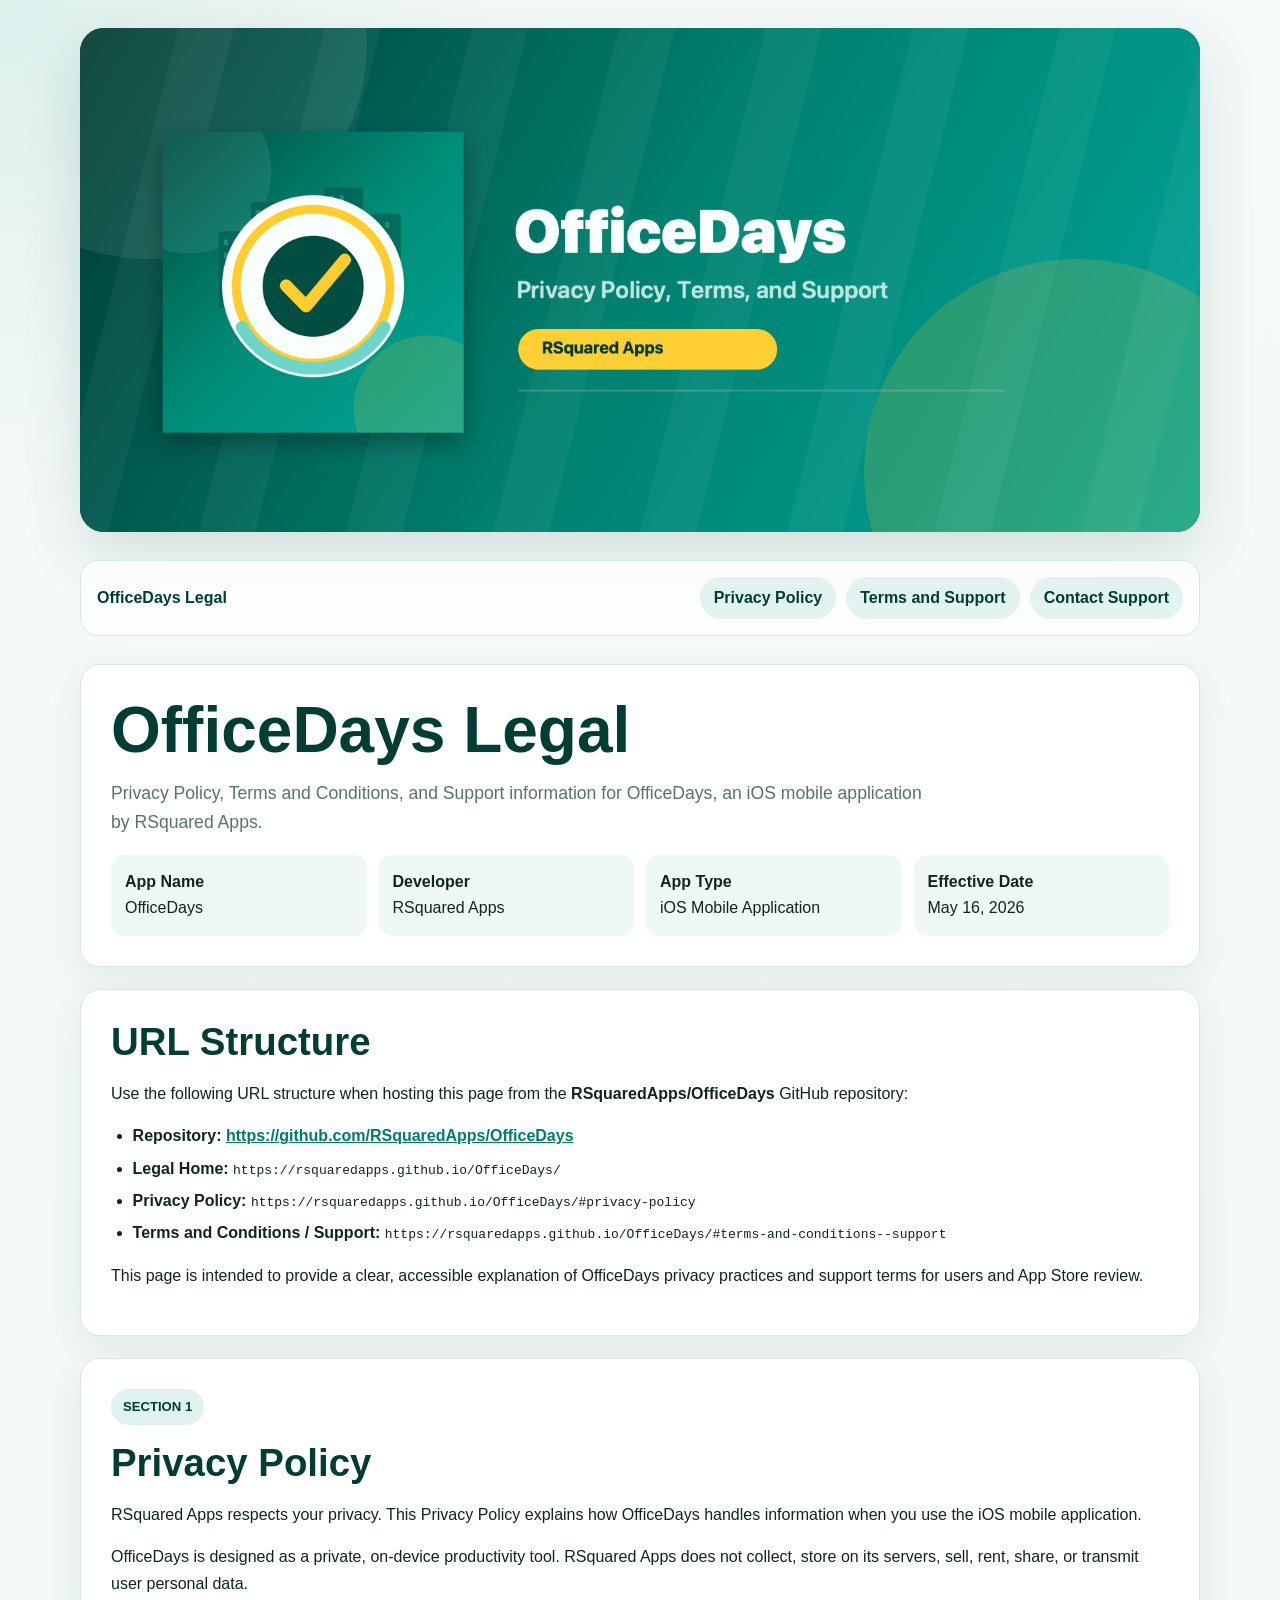
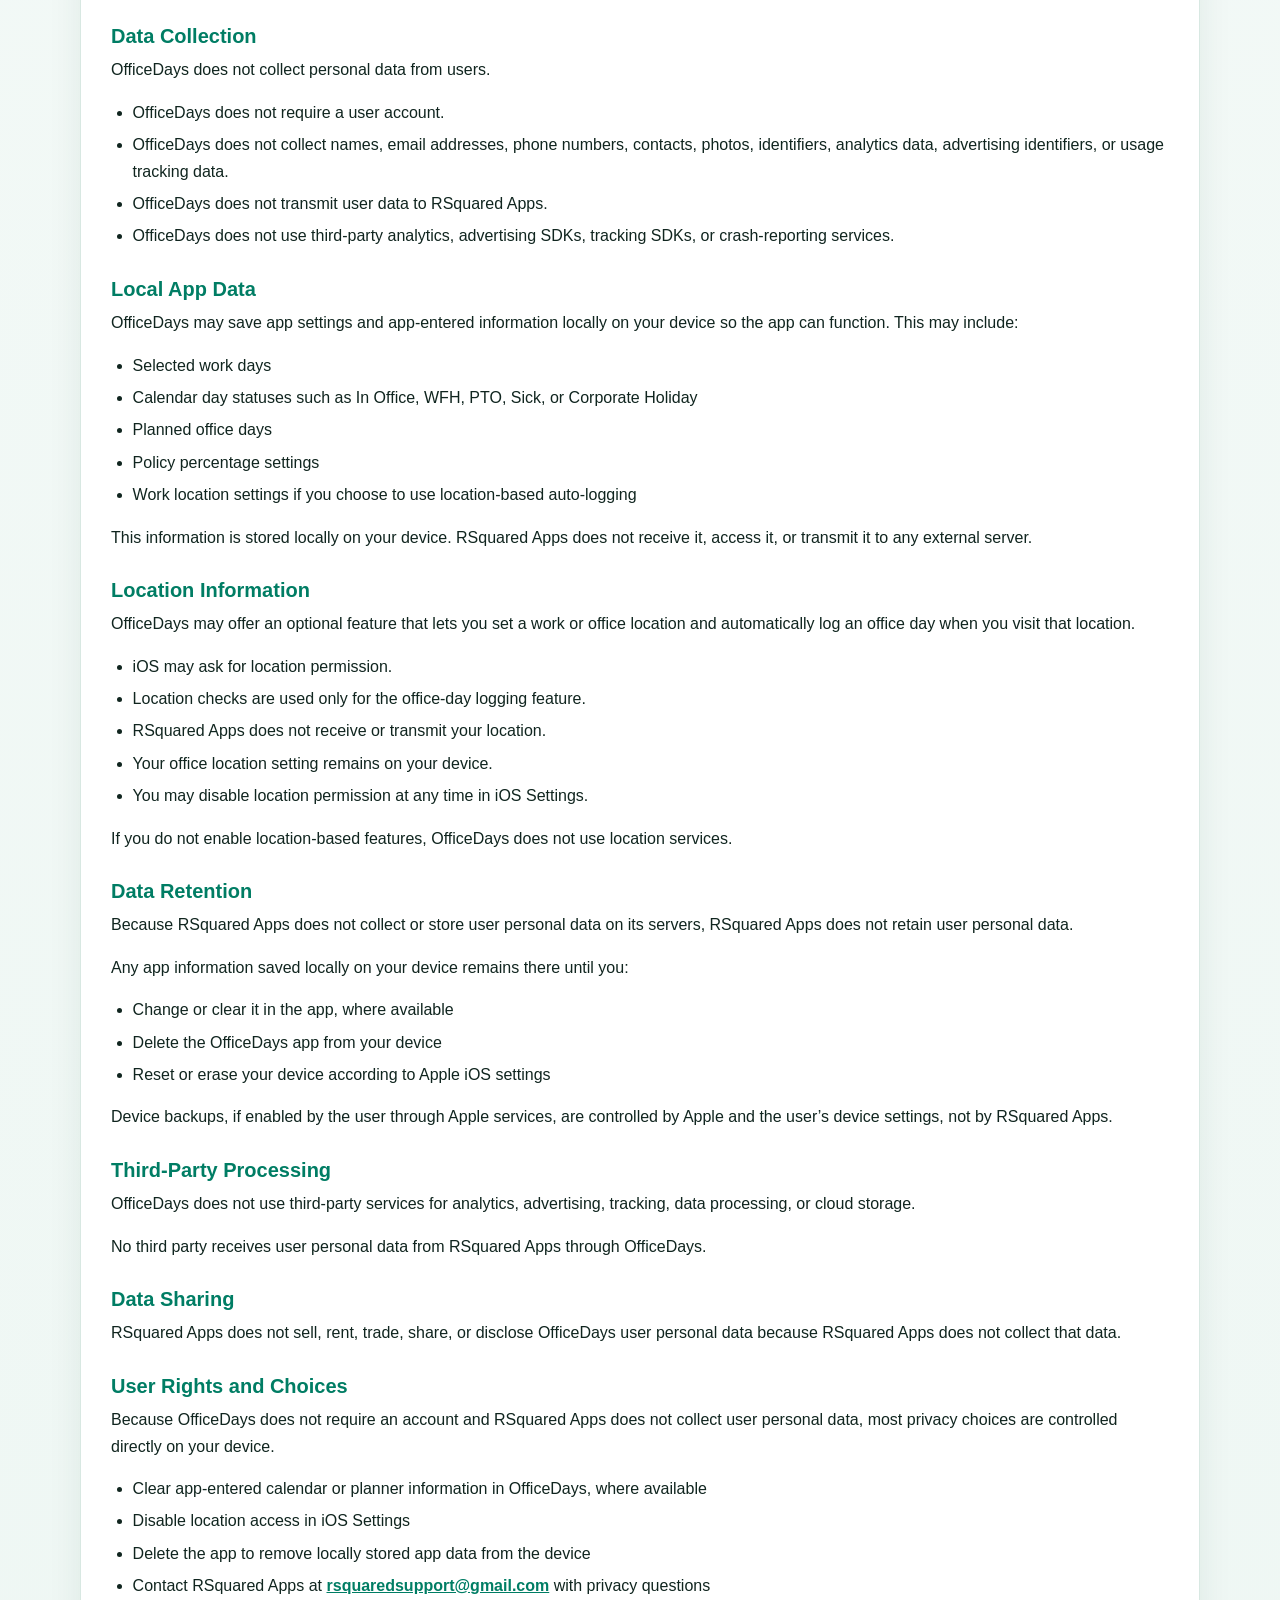
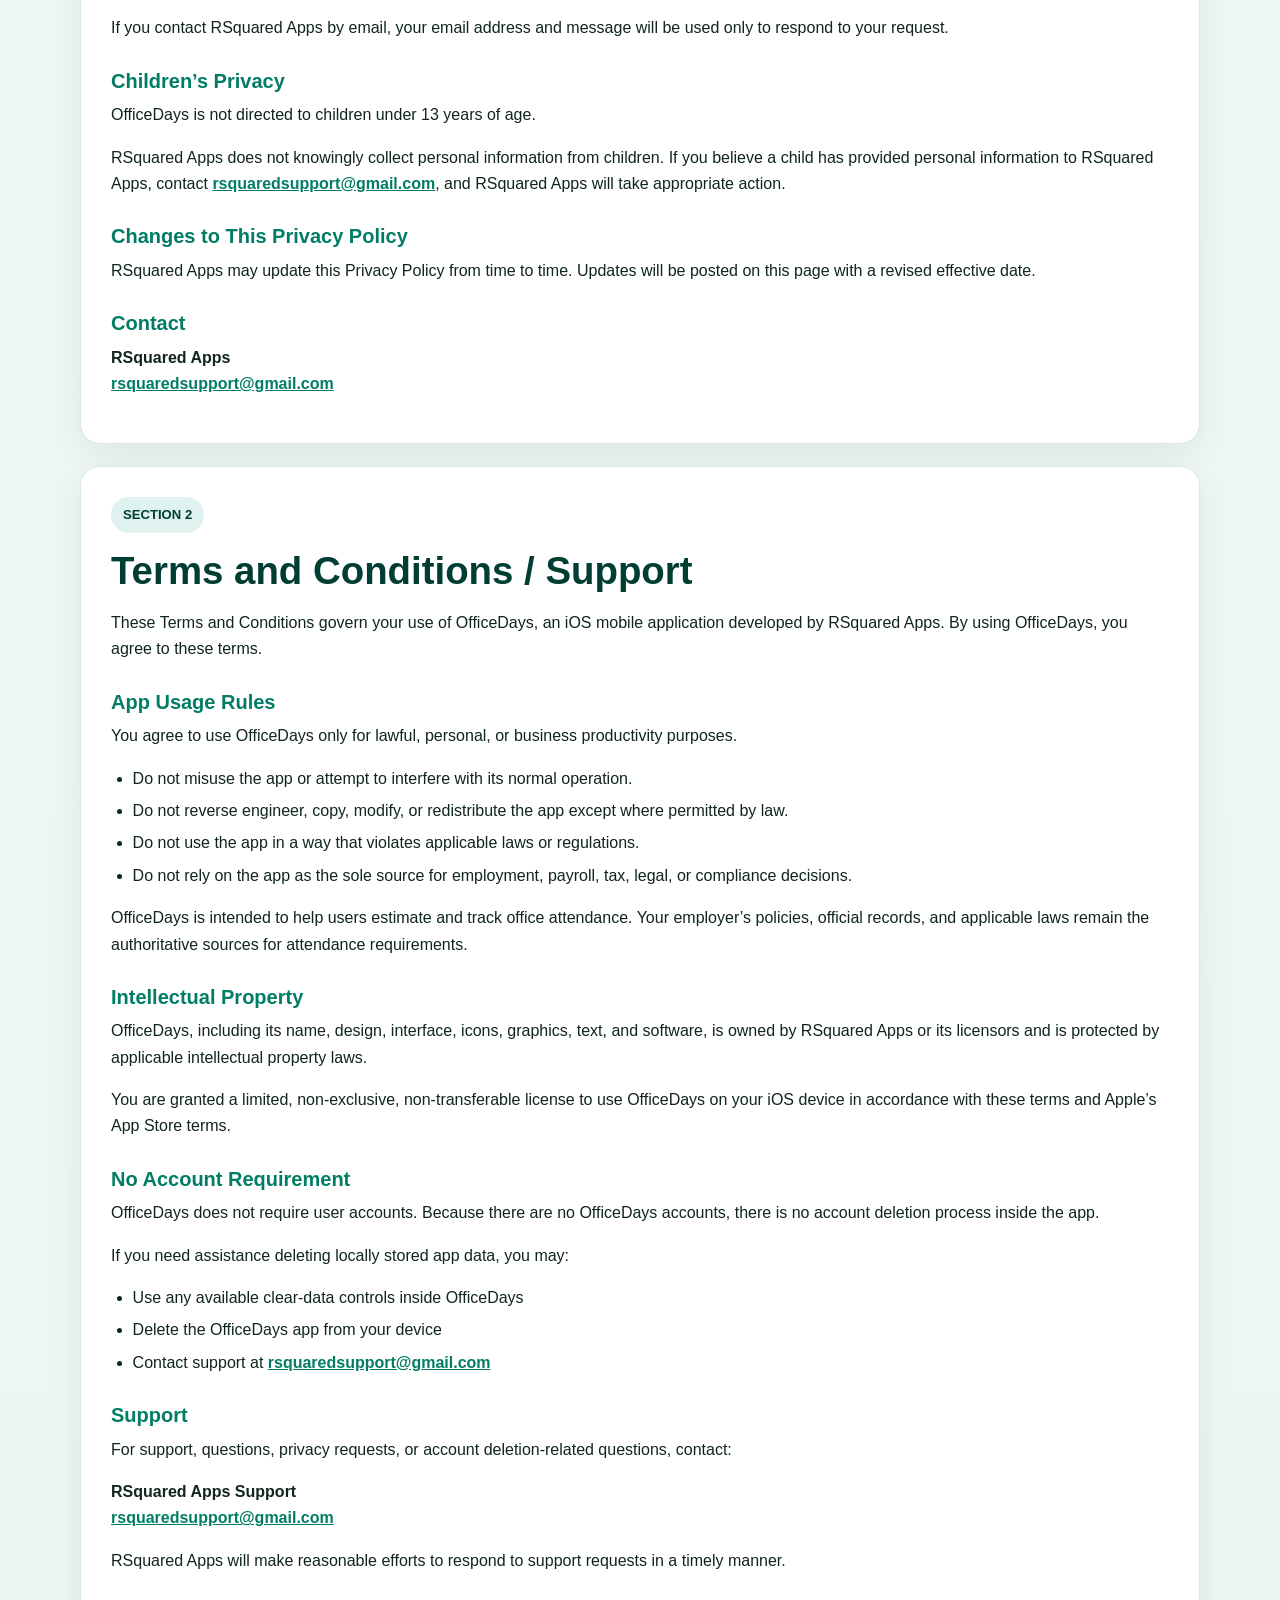
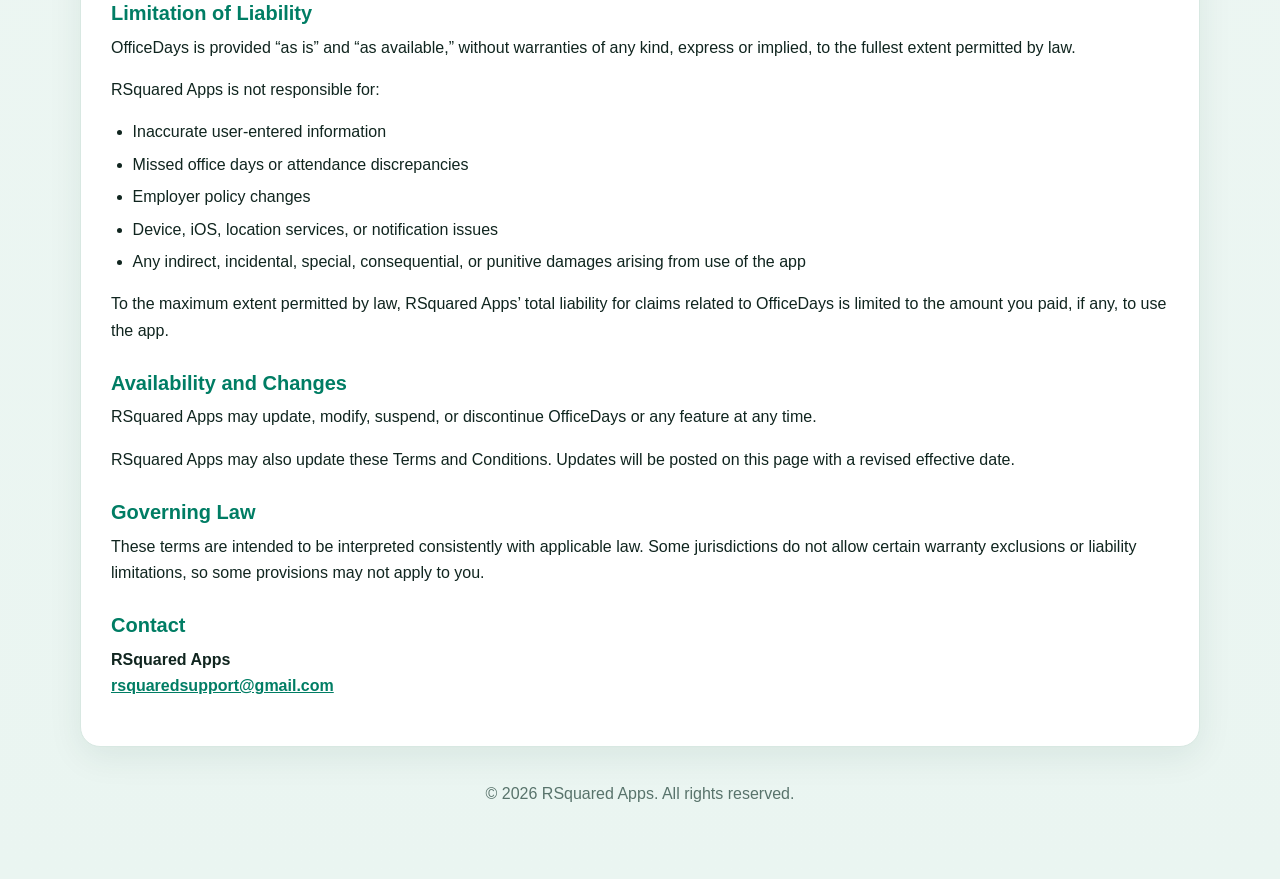
==== index.html @ 0d49e270 "Initial commit" ====
<!doctype html>
<html lang="en">
  <head>
    <meta charset="utf-8">
    <meta name="viewport" content="width=device-width, initial-scale=1">
    <title>OfficeDays Privacy Policy, Terms, and Support</title>
    <meta name="description" content="Privacy Policy, Terms and Conditions, and Support for OfficeDays by RSquared Apps.">
    <link rel="stylesheet" href="styles.css">
  </head>
  <body>
    <main class="site">
      <section class="hero" aria-label="OfficeDays legal page hero">
        <img src="assets/officedays-legal-hero.png" alt="OfficeDays Privacy Policy, Terms, and Support">
      </section>

      <nav class="nav" aria-label="Page navigation">
        <strong>OfficeDays Legal</strong>
        <div class="nav-links">
          <a href="#privacy-policy">Privacy Policy</a>
          <a href="#terms-and-conditions--support">Terms and Support</a>
          <a href="mailto:rsquaredsupport@gmail.com">Contact Support</a>
        </div>
      </nav>

      <section class="card">
        <h1>OfficeDays Legal</h1>
        <p class="lede">Privacy Policy, Terms and Conditions, and Support information for OfficeDays, an iOS mobile application by RSquared Apps.</p>
        <div class="meta">
          <div><strong>App Name</strong><br>OfficeDays</div>
          <div><strong>Developer</strong><br>RSquared Apps</div>
          <div><strong>App Type</strong><br>iOS Mobile Application</div>
          <div><strong>Effective Date</strong><br>May 16, 2026</div>
        </div>
      </section>

      <section class="card" id="url-structure">
        <h2>URL Structure</h2>
        <p>Use the following URL structure when hosting this page from the <strong>RSquaredApps/OfficeDays</strong> GitHub repository:</p>
        <ul>
          <li><strong>Repository:</strong> <a href="https://github.com/RSquaredApps/OfficeDays">https://github.com/RSquaredApps/OfficeDays</a></li>
          <li><strong>Legal Home:</strong> <code>https://rsquaredapps.github.io/OfficeDays/</code></li>
          <li><strong>Privacy Policy:</strong> <code>https://rsquaredapps.github.io/OfficeDays/#privacy-policy</code></li>
          <li><strong>Terms and Conditions / Support:</strong> <code>https://rsquaredapps.github.io/OfficeDays/#terms-and-conditions--support</code></li>
        </ul>
        <p>This page is intended to provide a clear, accessible explanation of OfficeDays privacy practices and support terms for users and App Store review.</p>
      </section>

      <section class="card" id="privacy-policy">
        <span class="section-label">Section 1</span>
        <h2>Privacy Policy</h2>
        <p>RSquared Apps respects your privacy. This Privacy Policy explains how OfficeDays handles information when you use the iOS mobile application.</p>
        <p>OfficeDays is designed as a private, on-device productivity tool. RSquared Apps does not collect, store on its servers, sell, rent, share, or transmit user personal data.</p>

        <h3>Data Collection</h3>
        <p>OfficeDays does not collect personal data from users.</p>
        <ul>
          <li>OfficeDays does not require a user account.</li>
          <li>OfficeDays does not collect names, email addresses, phone numbers, contacts, photos, identifiers, analytics data, advertising identifiers, or usage tracking data.</li>
          <li>OfficeDays does not transmit user data to RSquared Apps.</li>
          <li>OfficeDays does not use third-party analytics, advertising SDKs, tracking SDKs, or crash-reporting services.</li>
        </ul>

        <h3>Local App Data</h3>
        <p>OfficeDays may save app settings and app-entered information locally on your device so the app can function. This may include:</p>
        <ul>
          <li>Selected work days</li>
          <li>Calendar day statuses such as In Office, WFH, PTO, Sick, or Corporate Holiday</li>
          <li>Planned office days</li>
          <li>Policy percentage settings</li>
          <li>Work location settings if you choose to use location-based auto-logging</li>
        </ul>
        <p>This information is stored locally on your device. RSquared Apps does not receive it, access it, or transmit it to any external server.</p>

        <h3>Location Information</h3>
        <p>OfficeDays may offer an optional feature that lets you set a work or office location and automatically log an office day when you visit that location.</p>
        <ul>
          <li>iOS may ask for location permission.</li>
          <li>Location checks are used only for the office-day logging feature.</li>
          <li>RSquared Apps does not receive or transmit your location.</li>
          <li>Your office location setting remains on your device.</li>
          <li>You may disable location permission at any time in iOS Settings.</li>
        </ul>
        <p>If you do not enable location-based features, OfficeDays does not use location services.</p>

        <h3>Data Retention</h3>
        <p>Because RSquared Apps does not collect or store user personal data on its servers, RSquared Apps does not retain user personal data.</p>
        <p>Any app information saved locally on your device remains there until you:</p>
        <ul>
          <li>Change or clear it in the app, where available</li>
          <li>Delete the OfficeDays app from your device</li>
          <li>Reset or erase your device according to Apple iOS settings</li>
        </ul>
        <p>Device backups, if enabled by the user through Apple services, are controlled by Apple and the user’s device settings, not by RSquared Apps.</p>

        <h3>Third-Party Processing</h3>
        <p>OfficeDays does not use third-party services for analytics, advertising, tracking, data processing, or cloud storage.</p>
        <p>No third party receives user personal data from RSquared Apps through OfficeDays.</p>

        <h3>Data Sharing</h3>
        <p>RSquared Apps does not sell, rent, trade, share, or disclose OfficeDays user personal data because RSquared Apps does not collect that data.</p>

        <h3>User Rights and Choices</h3>
        <p>Because OfficeDays does not require an account and RSquared Apps does not collect user personal data, most privacy choices are controlled directly on your device.</p>
        <ul>
          <li>Clear app-entered calendar or planner information in OfficeDays, where available</li>
          <li>Disable location access in iOS Settings</li>
          <li>Delete the app to remove locally stored app data from the device</li>
          <li>Contact RSquared Apps at <a href="mailto:rsquaredsupport@gmail.com">rsquaredsupport@gmail.com</a> with privacy questions</li>
        </ul>
        <p>If you contact RSquared Apps by email, your email address and message will be used only to respond to your request.</p>

        <h3>Children’s Privacy</h3>
        <p>OfficeDays is not directed to children under 13 years of age.</p>
        <p>RSquared Apps does not knowingly collect personal information from children. If you believe a child has provided personal information to RSquared Apps, contact <a href="mailto:rsquaredsupport@gmail.com">rsquaredsupport@gmail.com</a>, and RSquared Apps will take appropriate action.</p>

        <h3>Changes to This Privacy Policy</h3>
        <p>RSquared Apps may update this Privacy Policy from time to time. Updates will be posted on this page with a revised effective date.</p>

        <h3>Contact</h3>
        <p><strong>RSquared Apps</strong><br><a href="mailto:rsquaredsupport@gmail.com">rsquaredsupport@gmail.com</a></p>
      </section>

      <section class="card" id="terms-and-conditions--support">
        <span class="section-label">Section 2</span>
        <h2>Terms and Conditions / Support</h2>
        <p>These Terms and Conditions govern your use of OfficeDays, an iOS mobile application developed by RSquared Apps. By using OfficeDays, you agree to these terms.</p>

        <h3>App Usage Rules</h3>
        <p>You agree to use OfficeDays only for lawful, personal, or business productivity purposes.</p>
        <ul>
          <li>Do not misuse the app or attempt to interfere with its normal operation.</li>
          <li>Do not reverse engineer, copy, modify, or redistribute the app except where permitted by law.</li>
          <li>Do not use the app in a way that violates applicable laws or regulations.</li>
          <li>Do not rely on the app as the sole source for employment, payroll, tax, legal, or compliance decisions.</li>
        </ul>
        <p>OfficeDays is intended to help users estimate and track office attendance. Your employer’s policies, official records, and applicable laws remain the authoritative sources for attendance requirements.</p>

        <h3>Intellectual Property</h3>
        <p>OfficeDays, including its name, design, interface, icons, graphics, text, and software, is owned by RSquared Apps or its licensors and is protected by applicable intellectual property laws.</p>
        <p>You are granted a limited, non-exclusive, non-transferable license to use OfficeDays on your iOS device in accordance with these terms and Apple’s App Store terms.</p>

        <h3>No Account Requirement</h3>
        <p>OfficeDays does not require user accounts. Because there are no OfficeDays accounts, there is no account deletion process inside the app.</p>
        <p>If you need assistance deleting locally stored app data, you may:</p>
        <ul>
          <li>Use any available clear-data controls inside OfficeDays</li>
          <li>Delete the OfficeDays app from your device</li>
          <li>Contact support at <a href="mailto:rsquaredsupport@gmail.com">rsquaredsupport@gmail.com</a></li>
        </ul>

        <h3>Support</h3>
        <p>For support, questions, privacy requests, or account deletion-related questions, contact:</p>
        <p><strong>RSquared Apps Support</strong><br><a href="mailto:rsquaredsupport@gmail.com">rsquaredsupport@gmail.com</a></p>
        <p>RSquared Apps will make reasonable efforts to respond to support requests in a timely manner.</p>

        <h3>Limitation of Liability</h3>
        <p>OfficeDays is provided “as is” and “as available,” without warranties of any kind, express or implied, to the fullest extent permitted by law.</p>
        <p>RSquared Apps is not responsible for:</p>
        <ul>
          <li>Inaccurate user-entered information</li>
          <li>Missed office days or attendance discrepancies</li>
          <li>Employer policy changes</li>
          <li>Device, iOS, location services, or notification issues</li>
          <li>Any indirect, incidental, special, consequential, or punitive damages arising from use of the app</li>
        </ul>
        <p>To the maximum extent permitted by law, RSquared Apps’ total liability for claims related to OfficeDays is limited to the amount you paid, if any, to use the app.</p>

        <h3>Availability and Changes</h3>
        <p>RSquared Apps may update, modify, suspend, or discontinue OfficeDays or any feature at any time.</p>
        <p>RSquared Apps may also update these Terms and Conditions. Updates will be posted on this page with a revised effective date.</p>

        <h3>Governing Law</h3>
        <p>These terms are intended to be interpreted consistently with applicable law. Some jurisdictions do not allow certain warranty exclusions or liability limitations, so some provisions may not apply to you.</p>

        <h3>Contact</h3>
        <p><strong>RSquared Apps</strong><br><a href="mailto:rsquaredsupport@gmail.com">rsquaredsupport@gmail.com</a></p>
      </section>

      <p class="footer">© 2026 RSquared Apps. All rights reserved.</p>
    </main>
  </body>
</html>
---- styles.css ----
:root {
  color-scheme: light;
  --bg: #f5faf8;
  --text: #10251f;
  --muted: #58736b;
  --line: #d8e8e2;
  --card: #ffffff;
  --green-900: #003d32;
  --green-700: #007d64;
  --teal: #009687;
  --yellow: #ffc629;
  --shadow: 0 22px 60px rgba(0, 61, 50, 0.14);
}

* {
  box-sizing: border-box;
}

html {
  scroll-behavior: smooth;
}

body {
  margin: 0;
  background:
    radial-gradient(circle at top left, rgba(0, 150, 135, 0.10), transparent 32rem),
    linear-gradient(180deg, #f5faf8 0%, #eaf5f1 100%);
  color: var(--text);
  font-family: -apple-system, BlinkMacSystemFont, "Segoe UI", sans-serif;
  line-height: 1.65;
}

a {
  color: var(--green-700);
  font-weight: 700;
}

.site {
  width: min(1120px, calc(100% - 32px));
  margin: 0 auto;
  padding: 28px 0 56px;
}

.hero {
  margin: 0 0 28px;
  overflow: hidden;
  border-radius: 24px;
  background: var(--green-900);
  box-shadow: var(--shadow);
}

.hero img {
  display: block;
  width: 100%;
  height: auto;
}

.nav {
  display: flex;
  flex-wrap: wrap;
  gap: 12px;
  align-items: center;
  justify-content: space-between;
  margin: 0 0 28px;
  padding: 16px;
  border: 1px solid var(--line);
  border-radius: 18px;
  background: rgba(255, 255, 255, 0.74);
  backdrop-filter: blur(18px);
}

.nav strong {
  color: var(--green-900);
}

.nav-links {
  display: flex;
  flex-wrap: wrap;
  gap: 10px;
}

.nav-links a,
.pill {
  display: inline-flex;
  min-height: 38px;
  align-items: center;
  justify-content: center;
  padding: 8px 14px;
  border-radius: 999px;
  background: rgba(0, 150, 135, 0.10);
  color: var(--green-900);
  text-decoration: none;
}

.pill {
  background: var(--yellow);
  font-weight: 800;
}

.card {
  margin: 22px 0;
  padding: 30px;
  border: 1px solid var(--line);
  border-radius: 20px;
  background: var(--card);
  box-shadow: 0 10px 34px rgba(0, 61, 50, 0.08);
}

.meta {
  display: grid;
  grid-template-columns: repeat(auto-fit, minmax(230px, 1fr));
  gap: 12px;
  margin: 18px 0 0;
}

.meta div {
  padding: 14px;
  border-radius: 14px;
  background: #eef8f5;
}

h1,
h2,
h3 {
  line-height: 1.12;
  letter-spacing: 0;
}

h1 {
  margin: 0 0 12px;
  color: var(--green-900);
  font-size: clamp(2.4rem, 5vw, 4.5rem);
}

h2 {
  margin: 0 0 18px;
  color: var(--green-900);
  font-size: clamp(1.85rem, 3vw, 2.6rem);
}

h3 {
  margin: 28px 0 10px;
  color: var(--green-700);
  font-size: 1.25rem;
}

p,
ul {
  margin: 0 0 16px;
}

ul {
  padding-left: 1.35rem;
}

li + li {
  margin-top: 6px;
}

.lede {
  max-width: 820px;
  color: var(--muted);
  font-size: 1.1rem;
}

.callout {
  margin: 18px 0;
  padding: 18px;
  border-left: 5px solid var(--yellow);
  border-radius: 14px;
  background: #fff8dc;
}

.section-label {
  display: inline-flex;
  margin: 0 0 16px;
  padding: 7px 12px;
  border-radius: 999px;
  background: rgba(0, 150, 135, 0.12);
  color: var(--green-900);
  font-size: 0.82rem;
  font-weight: 850;
  text-transform: uppercase;
}

.footer {
  margin-top: 34px;
  color: var(--muted);
  text-align: center;
}

@media (max-width: 700px) {
  .site {
    width: min(100% - 20px, 1120px);
    padding-top: 10px;
  }

  .hero {
    border-radius: 16px;
  }

  .card {
    padding: 22px;
    border-radius: 16px;
  }

  .nav {
    align-items: flex-start;
    flex-direction: column;
  }
}
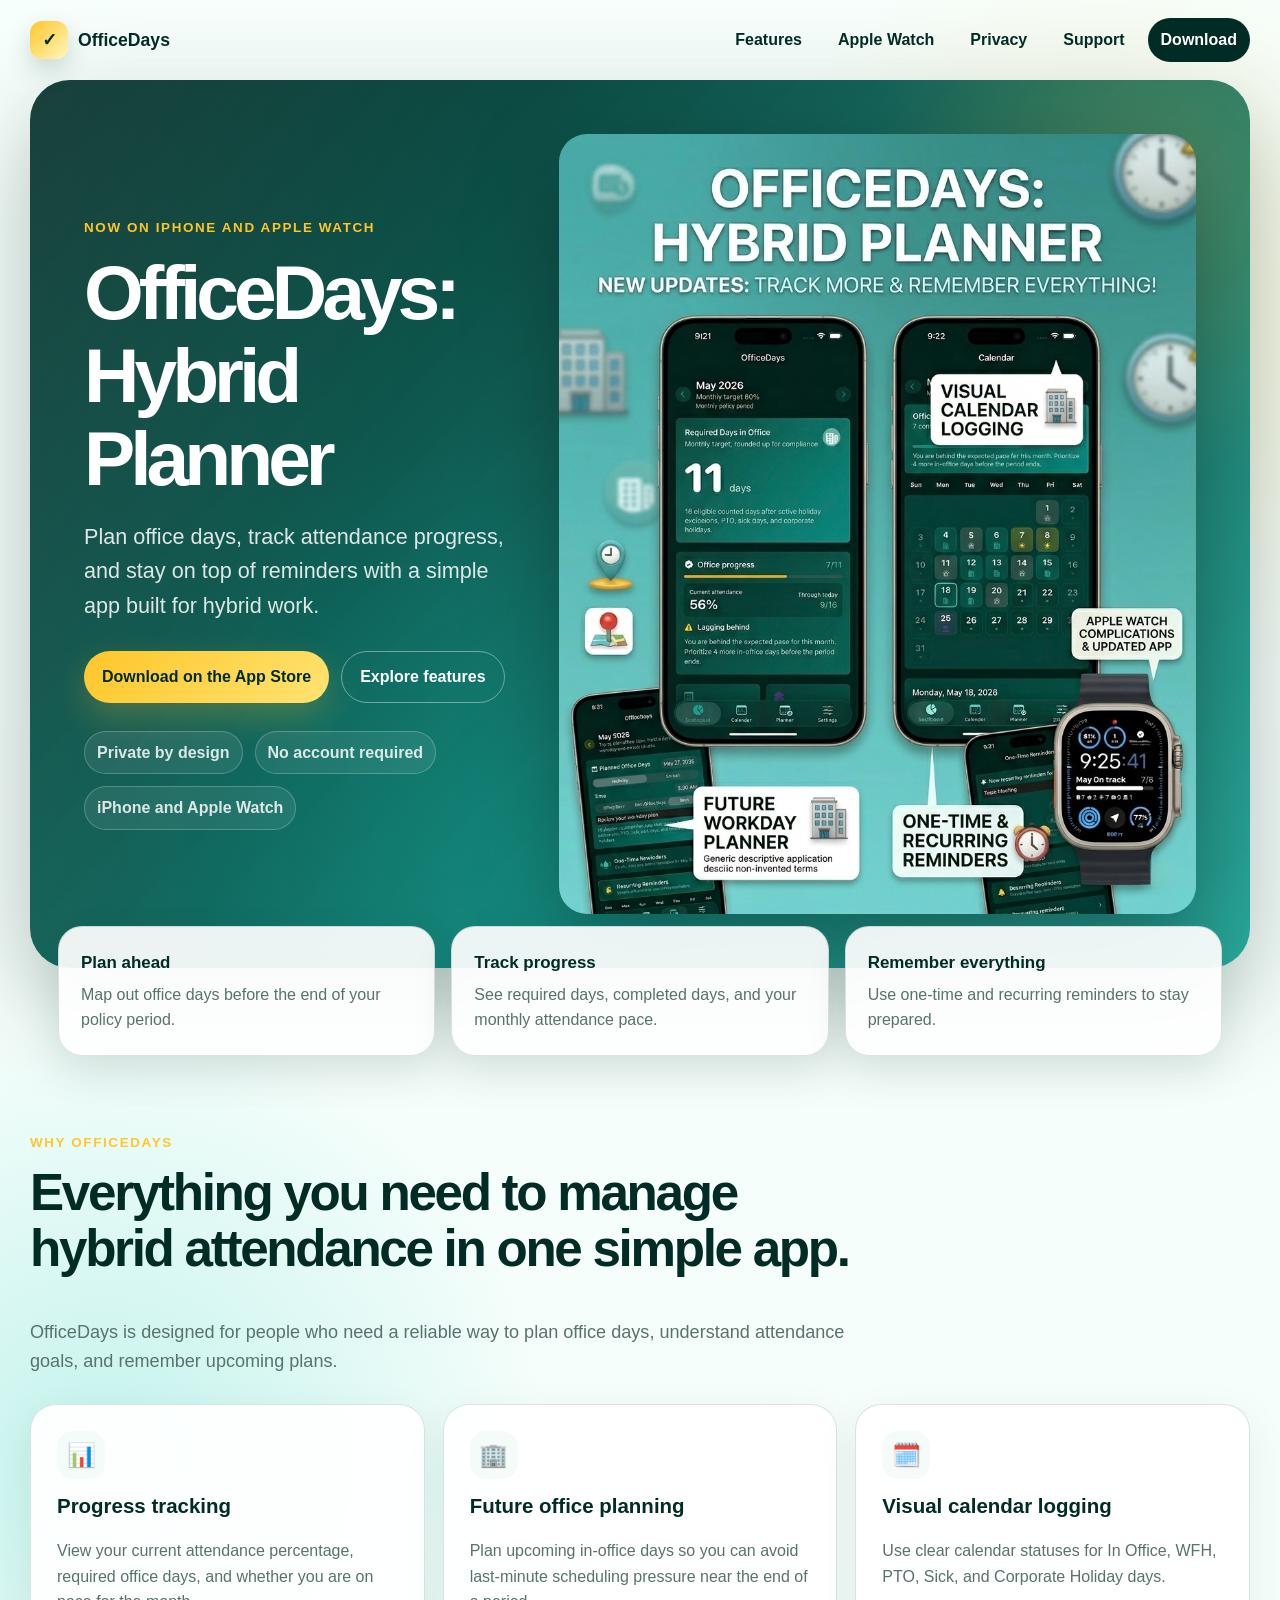
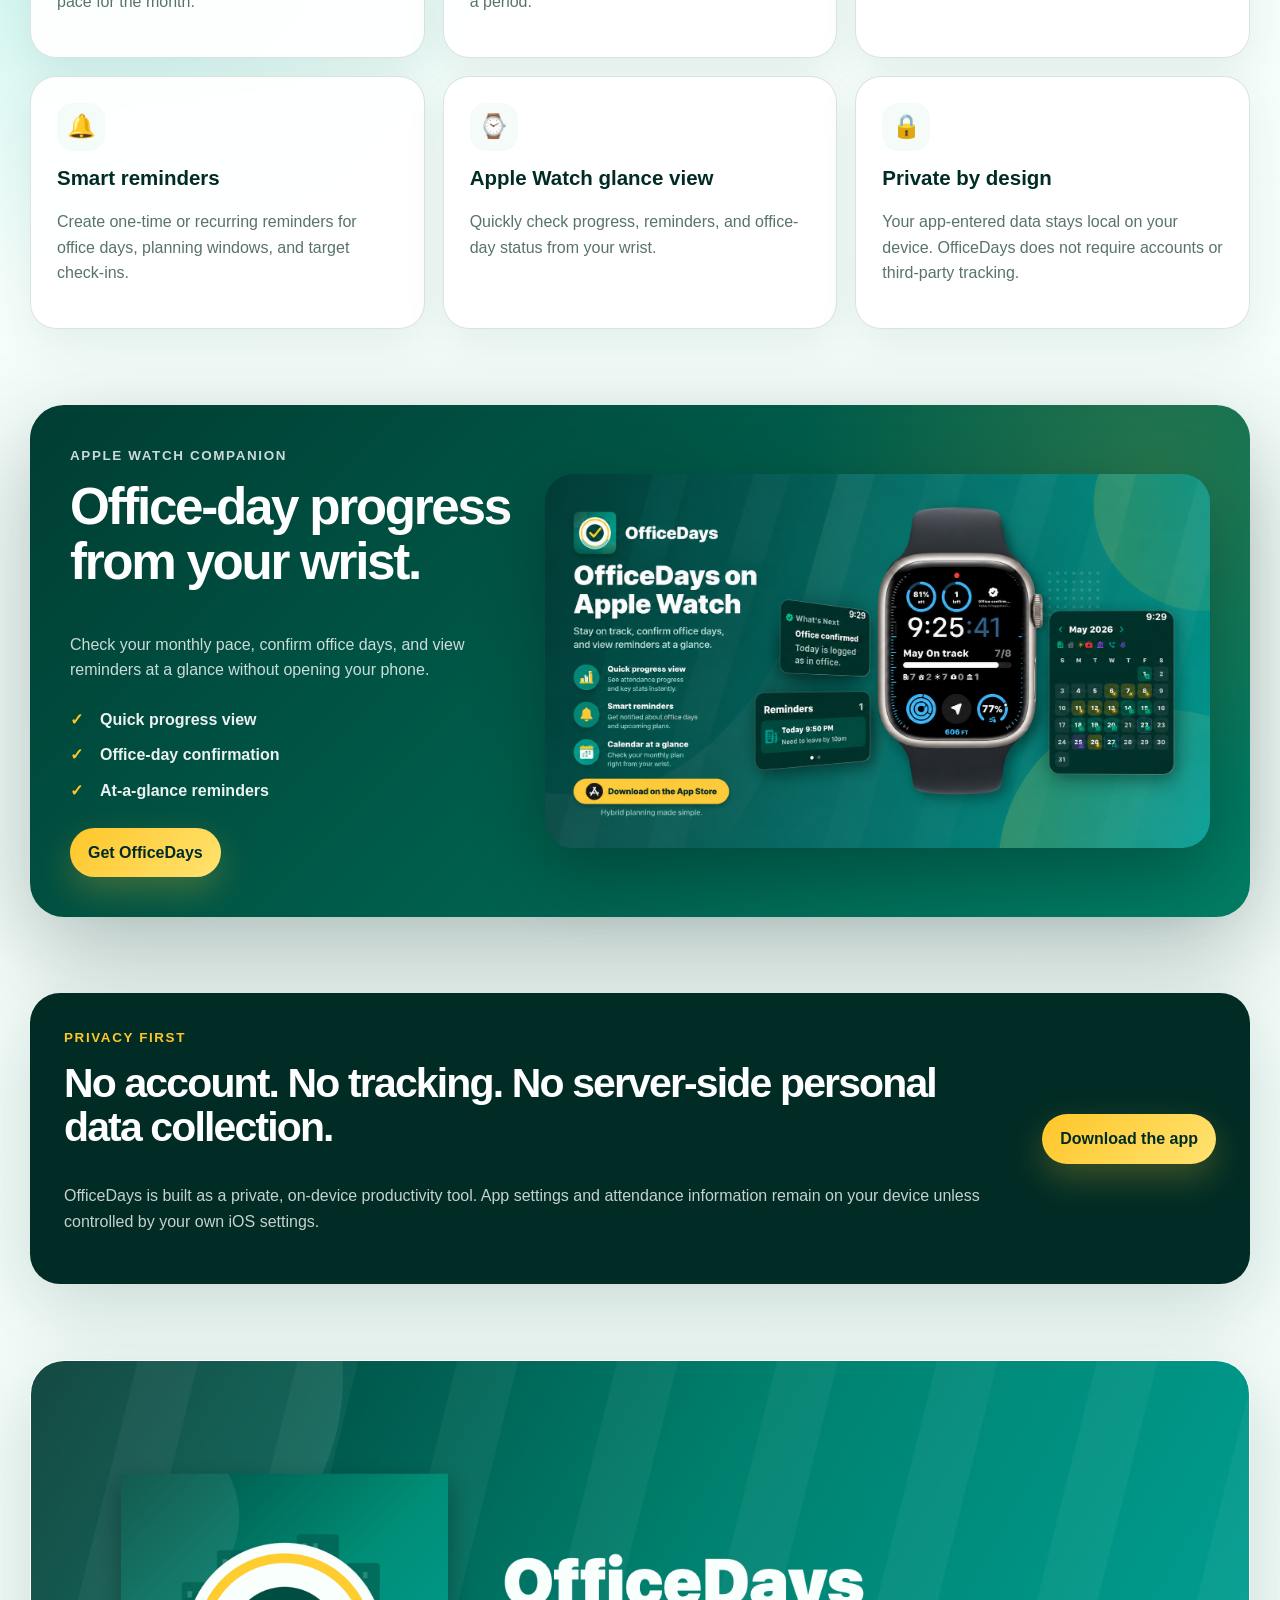
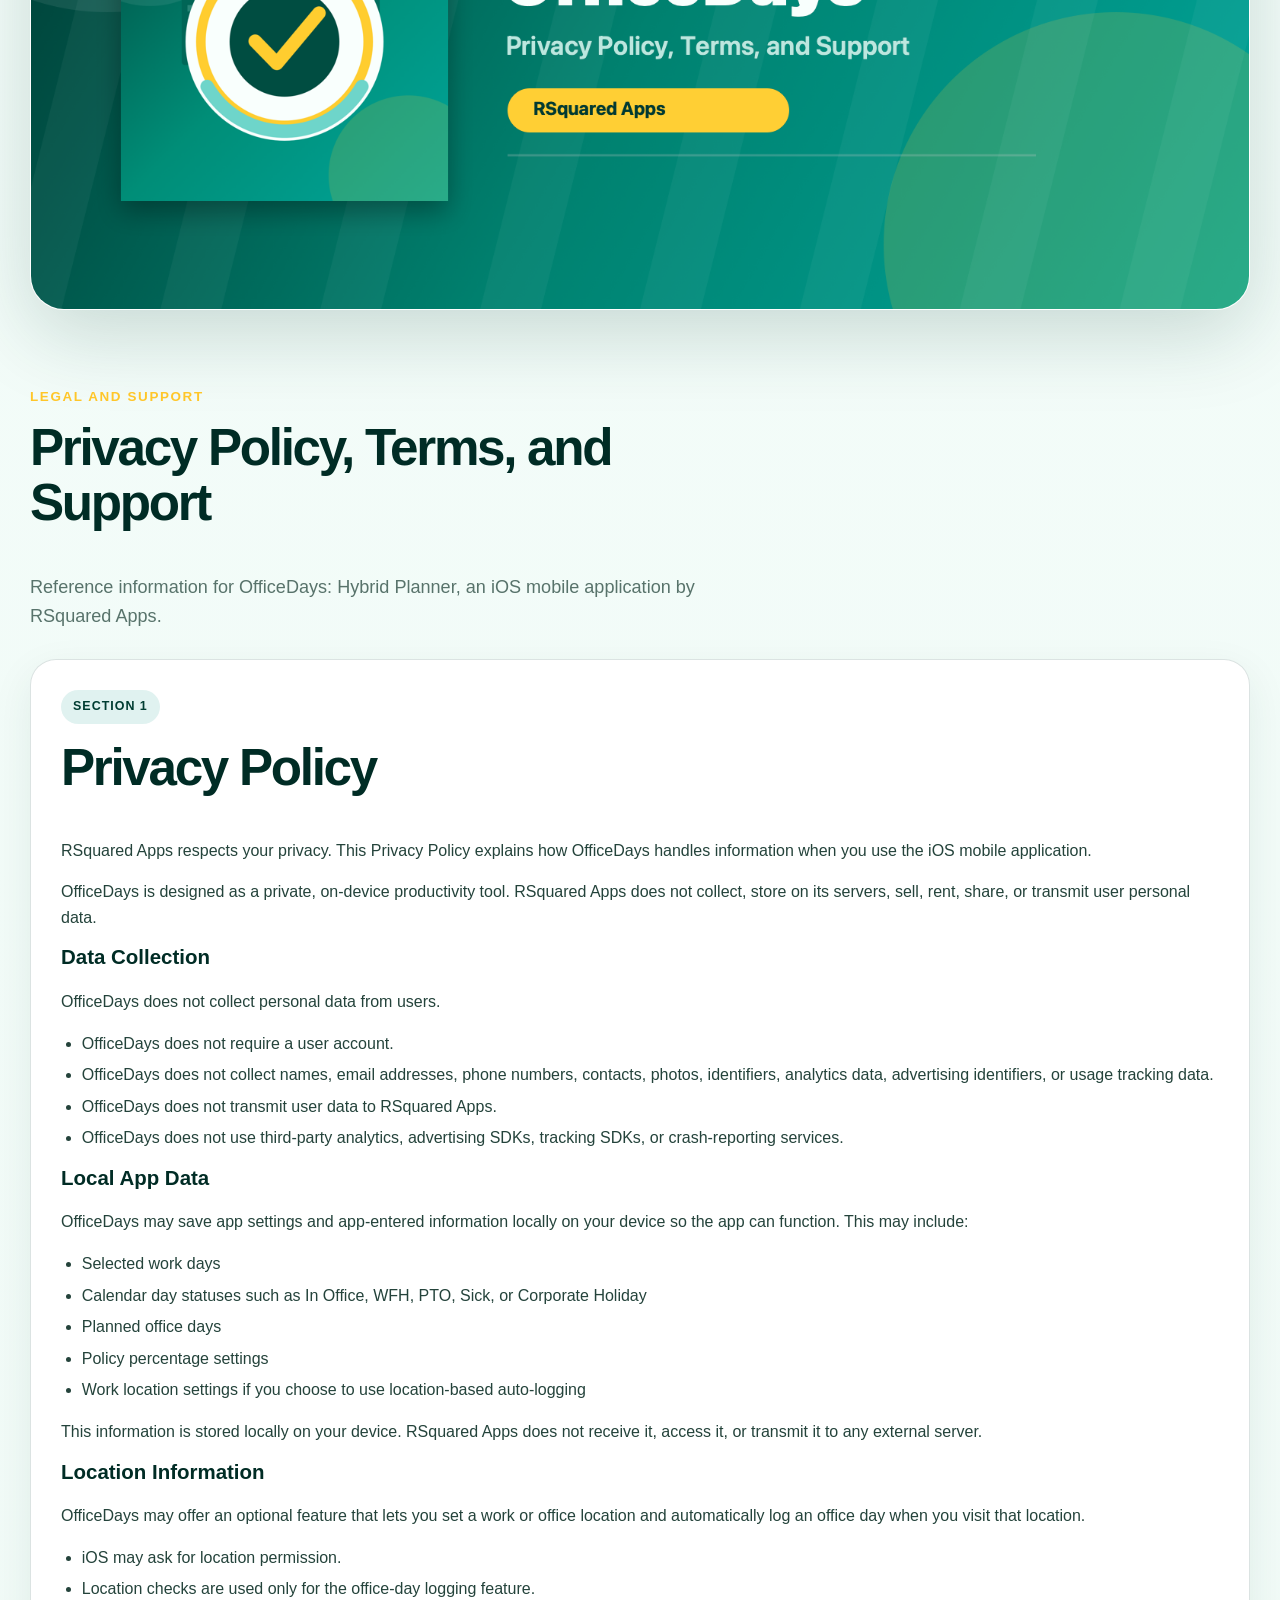
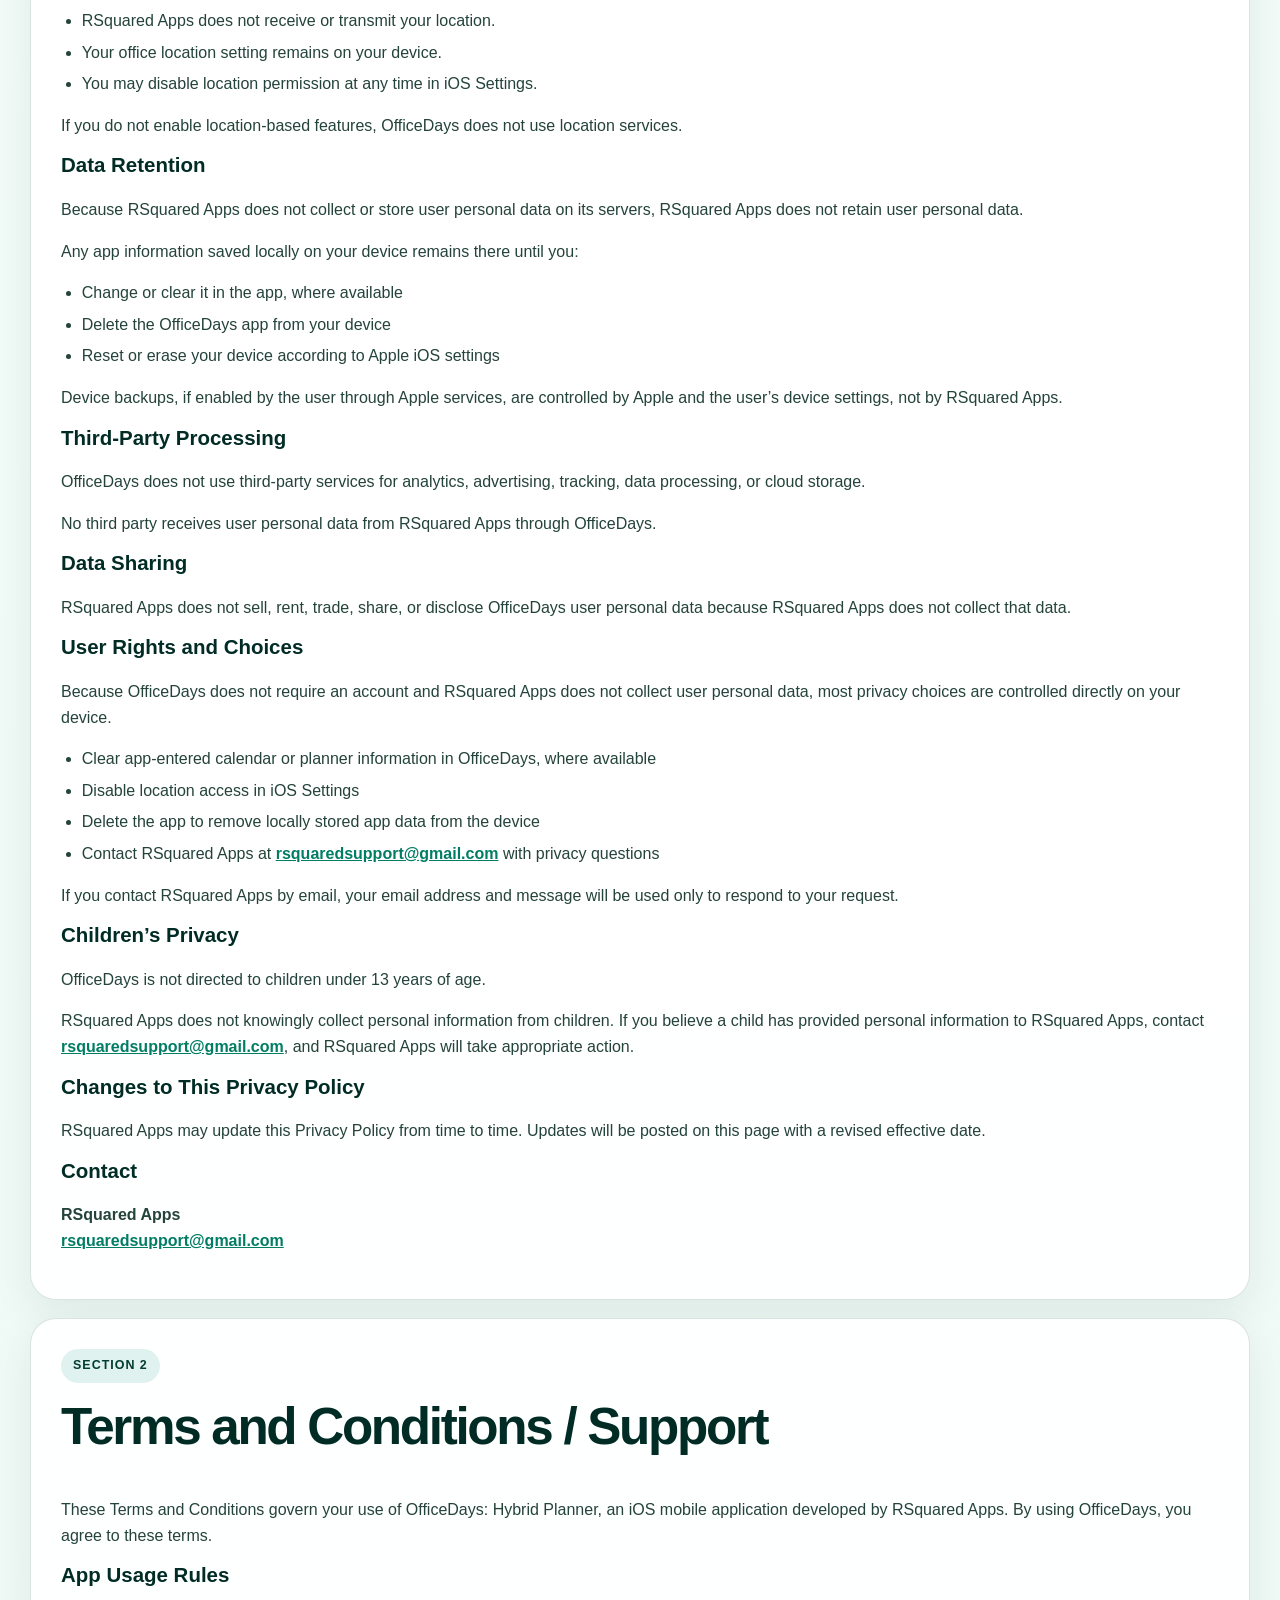
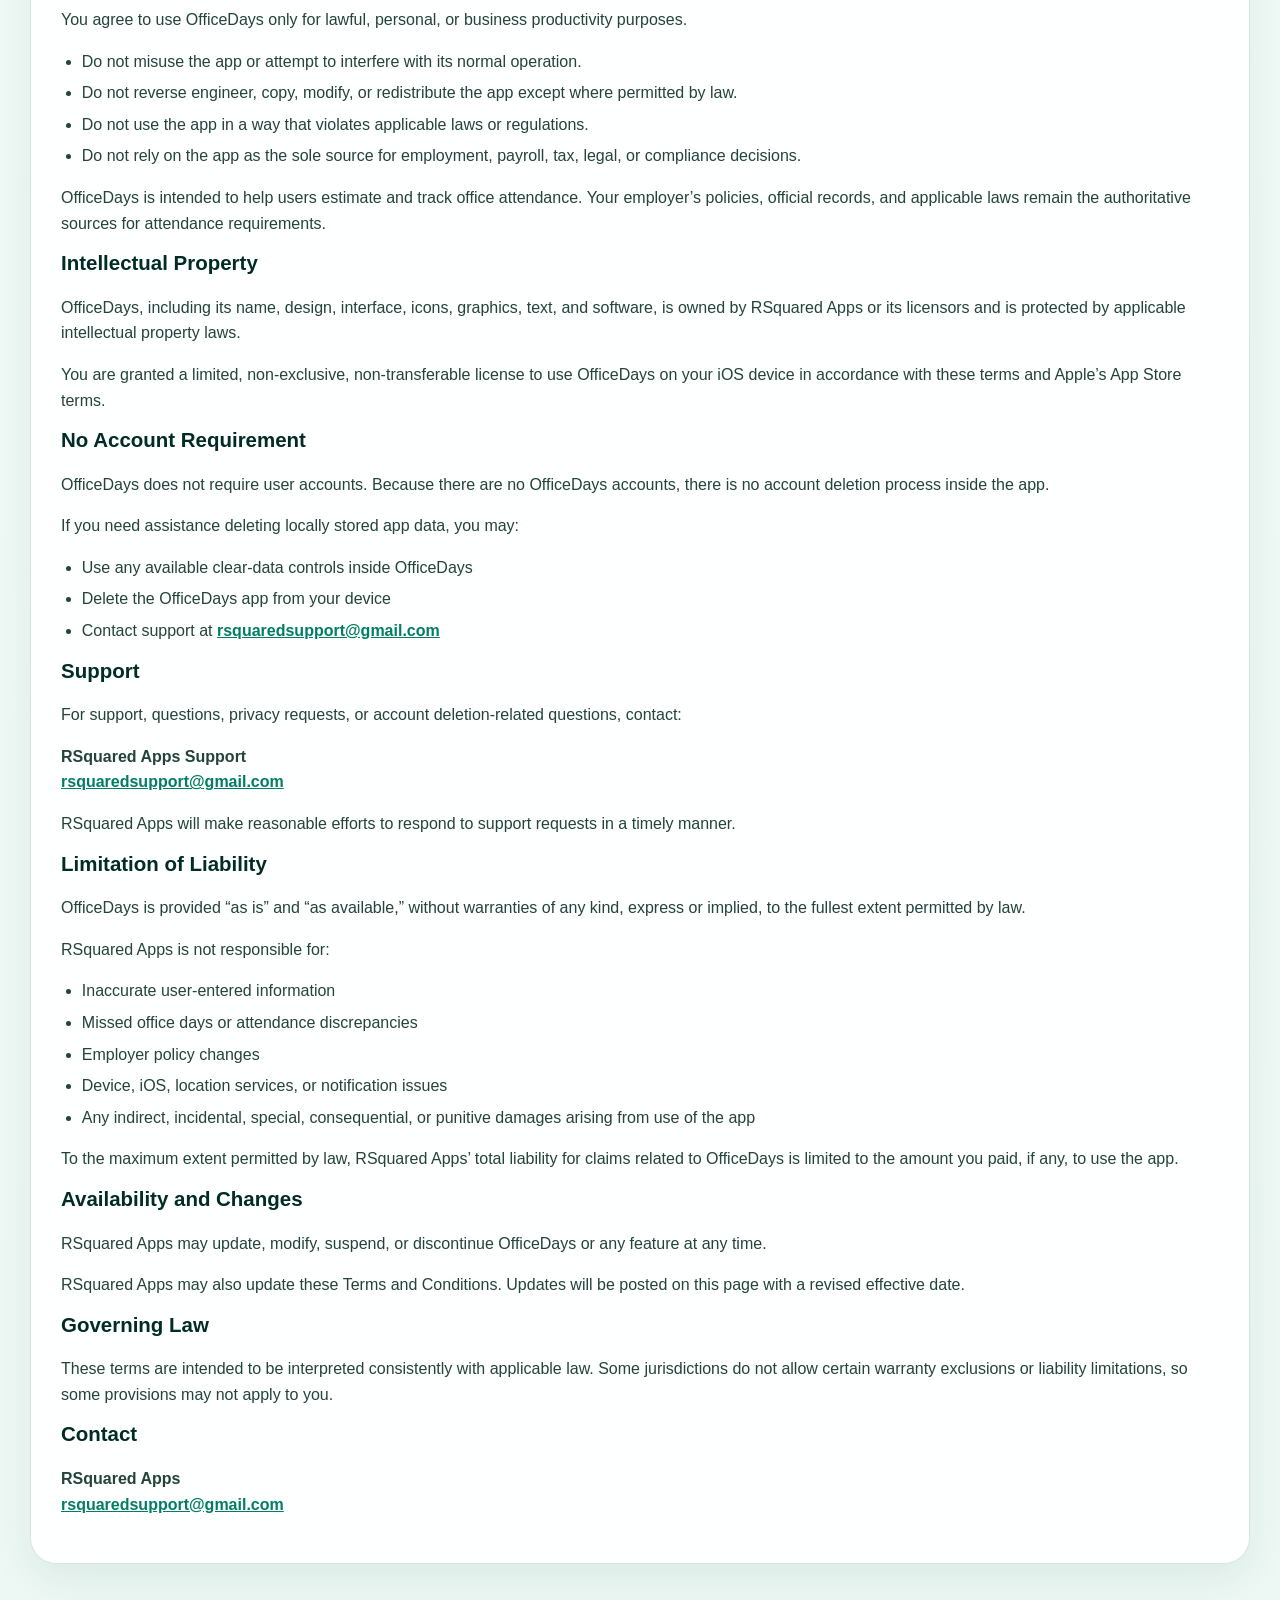
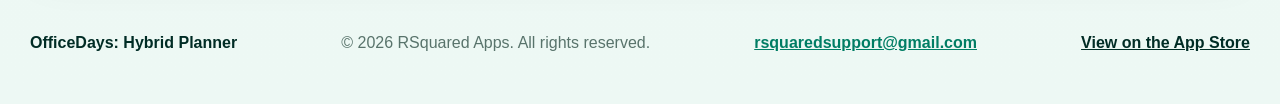
==== commit 4199c291: "Commited additional features" ====
--- a/index.html
+++ b/index.html
@@ -3,180 +3,280 @@
   <head>
     <meta charset="utf-8">
     <meta name="viewport" content="width=device-width, initial-scale=1">
-    <title>OfficeDays Privacy Policy, Terms, and Support</title>
-    <meta name="description" content="Privacy Policy, Terms and Conditions, and Support for OfficeDays by RSquared Apps.">
+    <title>OfficeDays: Hybrid Planner | iPhone and Apple Watch</title>
+    <meta name="description" content="OfficeDays: Hybrid Planner helps hybrid workers plan office days, track attendance goals, view calendar status, and manage reminders from iPhone and Apple Watch.">
+    <meta property="og:title" content="OfficeDays: Hybrid Planner">
+    <meta property="og:description" content="Plan office days, track attendance, and stay on top of reminders.">
+    <meta property="og:image" content="assets/officedays-promo.jpg">
+    <meta name="theme-color" content="#003d32">
     <link rel="stylesheet" href="styles.css">
   </head>
   <body>
-    <main class="site">
-      <section class="hero" aria-label="OfficeDays legal page hero">
-        <img src="assets/officedays-legal-hero.png" alt="OfficeDays Privacy Policy, Terms, and Support">
-      </section>
-
-      <nav class="nav" aria-label="Page navigation">
-        <strong>OfficeDays Legal</strong>
-        <div class="nav-links">
-          <a href="#privacy-policy">Privacy Policy</a>
-          <a href="#terms-and-conditions--support">Terms and Support</a>
-          <a href="mailto:rsquaredsupport@gmail.com">Contact Support</a>
-        </div>
+    <header class="topbar" aria-label="OfficeDays header">
+      <a class="brand" href="#top" aria-label="OfficeDays: Hybrid Planner home">
+        <span class="brand-mark" aria-hidden="true">✓</span>
+        <span>OfficeDays</span>
+      </a>
+      <nav class="topnav" aria-label="Primary navigation">
+        <a href="#features">Features</a>
+        <a href="#watch">Apple Watch</a>
+        <a href="#privacy-policy">Privacy</a>
+        <a href="#terms-and-conditions--support">Support</a>
+        <a class="nav-cta" href="https://apps.apple.com/us/app/officedays-hybrid-planner/id6770178891" target="_blank" rel="noopener">Download</a>
       </nav>
-
-      <section class="card">
-        <h1>OfficeDays Legal</h1>
-        <p class="lede">Privacy Policy, Terms and Conditions, and Support information for OfficeDays, an iOS mobile application by RSquared Apps.</p>
-        <div class="meta">
-          <div><strong>App Name</strong><br>OfficeDays</div>
-          <div><strong>Developer</strong><br>RSquared Apps</div>
-          <div><strong>App Type</strong><br>iOS Mobile Application</div>
-          <div><strong>Effective Date</strong><br>May 16, 2026</div>
-        </div>
-      </section>
-
-      <section class="card" id="url-structure">
-        <h2>URL Structure</h2>
-        <p>Use the following URL structure when hosting this page from the <strong>RSquaredApps/OfficeDays</strong> GitHub repository:</p>
-        <ul>
-          <li><strong>Repository:</strong> <a href="https://github.com/RSquaredApps/OfficeDays">https://github.com/RSquaredApps/OfficeDays</a></li>
-          <li><strong>Legal Home:</strong> <code>https://rsquaredapps.github.io/OfficeDays/</code></li>
-          <li><strong>Privacy Policy:</strong> <code>https://rsquaredapps.github.io/OfficeDays/#privacy-policy</code></li>
-          <li><strong>Terms and Conditions / Support:</strong> <code>https://rsquaredapps.github.io/OfficeDays/#terms-and-conditions--support</code></li>
-        </ul>
-        <p>This page is intended to provide a clear, accessible explanation of OfficeDays privacy practices and support terms for users and App Store review.</p>
-      </section>
-
-      <section class="card" id="privacy-policy">
-        <span class="section-label">Section 1</span>
-        <h2>Privacy Policy</h2>
-        <p>RSquared Apps respects your privacy. This Privacy Policy explains how OfficeDays handles information when you use the iOS mobile application.</p>
-        <p>OfficeDays is designed as a private, on-device productivity tool. RSquared Apps does not collect, store on its servers, sell, rent, share, or transmit user personal data.</p>
-
-        <h3>Data Collection</h3>
-        <p>OfficeDays does not collect personal data from users.</p>
-        <ul>
-          <li>OfficeDays does not require a user account.</li>
-          <li>OfficeDays does not collect names, email addresses, phone numbers, contacts, photos, identifiers, analytics data, advertising identifiers, or usage tracking data.</li>
-          <li>OfficeDays does not transmit user data to RSquared Apps.</li>
-          <li>OfficeDays does not use third-party analytics, advertising SDKs, tracking SDKs, or crash-reporting services.</li>
-        </ul>
-
-        <h3>Local App Data</h3>
-        <p>OfficeDays may save app settings and app-entered information locally on your device so the app can function. This may include:</p>
-        <ul>
-          <li>Selected work days</li>
-          <li>Calendar day statuses such as In Office, WFH, PTO, Sick, or Corporate Holiday</li>
-          <li>Planned office days</li>
-          <li>Policy percentage settings</li>
-          <li>Work location settings if you choose to use location-based auto-logging</li>
-        </ul>
-        <p>This information is stored locally on your device. RSquared Apps does not receive it, access it, or transmit it to any external server.</p>
-
-        <h3>Location Information</h3>
-        <p>OfficeDays may offer an optional feature that lets you set a work or office location and automatically log an office day when you visit that location.</p>
-        <ul>
-          <li>iOS may ask for location permission.</li>
-          <li>Location checks are used only for the office-day logging feature.</li>
-          <li>RSquared Apps does not receive or transmit your location.</li>
-          <li>Your office location setting remains on your device.</li>
-          <li>You may disable location permission at any time in iOS Settings.</li>
-        </ul>
-        <p>If you do not enable location-based features, OfficeDays does not use location services.</p>
-
-        <h3>Data Retention</h3>
-        <p>Because RSquared Apps does not collect or store user personal data on its servers, RSquared Apps does not retain user personal data.</p>
-        <p>Any app information saved locally on your device remains there until you:</p>
-        <ul>
-          <li>Change or clear it in the app, where available</li>
-          <li>Delete the OfficeDays app from your device</li>
-          <li>Reset or erase your device according to Apple iOS settings</li>
-        </ul>
-        <p>Device backups, if enabled by the user through Apple services, are controlled by Apple and the user’s device settings, not by RSquared Apps.</p>
-
-        <h3>Third-Party Processing</h3>
-        <p>OfficeDays does not use third-party services for analytics, advertising, tracking, data processing, or cloud storage.</p>
-        <p>No third party receives user personal data from RSquared Apps through OfficeDays.</p>
-
-        <h3>Data Sharing</h3>
-        <p>RSquared Apps does not sell, rent, trade, share, or disclose OfficeDays user personal data because RSquared Apps does not collect that data.</p>
-
-        <h3>User Rights and Choices</h3>
-        <p>Because OfficeDays does not require an account and RSquared Apps does not collect user personal data, most privacy choices are controlled directly on your device.</p>
-        <ul>
-          <li>Clear app-entered calendar or planner information in OfficeDays, where available</li>
-          <li>Disable location access in iOS Settings</li>
-          <li>Delete the app to remove locally stored app data from the device</li>
-          <li>Contact RSquared Apps at <a href="mailto:rsquaredsupport@gmail.com">rsquaredsupport@gmail.com</a> with privacy questions</li>
-        </ul>
-        <p>If you contact RSquared Apps by email, your email address and message will be used only to respond to your request.</p>
-
-        <h3>Children’s Privacy</h3>
-        <p>OfficeDays is not directed to children under 13 years of age.</p>
-        <p>RSquared Apps does not knowingly collect personal information from children. If you believe a child has provided personal information to RSquared Apps, contact <a href="mailto:rsquaredsupport@gmail.com">rsquaredsupport@gmail.com</a>, and RSquared Apps will take appropriate action.</p>
-
-        <h3>Changes to This Privacy Policy</h3>
-        <p>RSquared Apps may update this Privacy Policy from time to time. Updates will be posted on this page with a revised effective date.</p>
-
-        <h3>Contact</h3>
-        <p><strong>RSquared Apps</strong><br><a href="mailto:rsquaredsupport@gmail.com">rsquaredsupport@gmail.com</a></p>
-      </section>
-
-      <section class="card" id="terms-and-conditions--support">
-        <span class="section-label">Section 2</span>
-        <h2>Terms and Conditions / Support</h2>
-        <p>These Terms and Conditions govern your use of OfficeDays, an iOS mobile application developed by RSquared Apps. By using OfficeDays, you agree to these terms.</p>
-
-        <h3>App Usage Rules</h3>
-        <p>You agree to use OfficeDays only for lawful, personal, or business productivity purposes.</p>
-        <ul>
-          <li>Do not misuse the app or attempt to interfere with its normal operation.</li>
-          <li>Do not reverse engineer, copy, modify, or redistribute the app except where permitted by law.</li>
-          <li>Do not use the app in a way that violates applicable laws or regulations.</li>
-          <li>Do not rely on the app as the sole source for employment, payroll, tax, legal, or compliance decisions.</li>
-        </ul>
-        <p>OfficeDays is intended to help users estimate and track office attendance. Your employer’s policies, official records, and applicable laws remain the authoritative sources for attendance requirements.</p>
-
-        <h3>Intellectual Property</h3>
-        <p>OfficeDays, including its name, design, interface, icons, graphics, text, and software, is owned by RSquared Apps or its licensors and is protected by applicable intellectual property laws.</p>
-        <p>You are granted a limited, non-exclusive, non-transferable license to use OfficeDays on your iOS device in accordance with these terms and Apple’s App Store terms.</p>
-
-        <h3>No Account Requirement</h3>
-        <p>OfficeDays does not require user accounts. Because there are no OfficeDays accounts, there is no account deletion process inside the app.</p>
-        <p>If you need assistance deleting locally stored app data, you may:</p>
-        <ul>
-          <li>Use any available clear-data controls inside OfficeDays</li>
-          <li>Delete the OfficeDays app from your device</li>
-          <li>Contact support at <a href="mailto:rsquaredsupport@gmail.com">rsquaredsupport@gmail.com</a></li>
-        </ul>
-
-        <h3>Support</h3>
-        <p>For support, questions, privacy requests, or account deletion-related questions, contact:</p>
-        <p><strong>RSquared Apps Support</strong><br><a href="mailto:rsquaredsupport@gmail.com">rsquaredsupport@gmail.com</a></p>
-        <p>RSquared Apps will make reasonable efforts to respond to support requests in a timely manner.</p>
-
-        <h3>Limitation of Liability</h3>
-        <p>OfficeDays is provided “as is” and “as available,” without warranties of any kind, express or implied, to the fullest extent permitted by law.</p>
-        <p>RSquared Apps is not responsible for:</p>
-        <ul>
-          <li>Inaccurate user-entered information</li>
-          <li>Missed office days or attendance discrepancies</li>
-          <li>Employer policy changes</li>
-          <li>Device, iOS, location services, or notification issues</li>
-          <li>Any indirect, incidental, special, consequential, or punitive damages arising from use of the app</li>
-        </ul>
-        <p>To the maximum extent permitted by law, RSquared Apps’ total liability for claims related to OfficeDays is limited to the amount you paid, if any, to use the app.</p>
-
-        <h3>Availability and Changes</h3>
-        <p>RSquared Apps may update, modify, suspend, or discontinue OfficeDays or any feature at any time.</p>
-        <p>RSquared Apps may also update these Terms and Conditions. Updates will be posted on this page with a revised effective date.</p>
-
-        <h3>Governing Law</h3>
-        <p>These terms are intended to be interpreted consistently with applicable law. Some jurisdictions do not allow certain warranty exclusions or liability limitations, so some provisions may not apply to you.</p>
-
-        <h3>Contact</h3>
-        <p><strong>RSquared Apps</strong><br><a href="mailto:rsquaredsupport@gmail.com">rsquaredsupport@gmail.com</a></p>
-      </section>
-
-      <p class="footer">© 2026 RSquared Apps. All rights reserved.</p>
+    </header>
+
+    <main id="top">
+      <section class="hero-shell" aria-label="OfficeDays promotional hero">
+        <div class="hero-copy">
+          <p class="eyebrow">Now on iPhone and Apple Watch</p>
+          <h1>OfficeDays: Hybrid Planner</h1>
+          <p class="hero-lede">Plan office days, track attendance progress, and stay on top of reminders with a simple app built for hybrid work.</p>
+          <div class="hero-actions">
+            <a class="button primary" href="https://apps.apple.com/us/app/officedays-hybrid-planner/id6770178891" target="_blank" rel="noopener">Download on the App Store</a>
+            <a class="button secondary" href="#features">Explore features</a>
+          </div>
+          <div class="trust-row" aria-label="OfficeDays highlights">
+            <span>Private by design</span>
+            <span>No account required</span>
+            <span>iPhone and Apple Watch</span>
+          </div>
+        </div>
+        <div class="hero-art" aria-label="OfficeDays app preview">
+          <img src="assets/officedays-promo.jpg" alt="OfficeDays: Hybrid Planner promotional screenshots showing visual calendar logging, future workday planning, reminders, and Apple Watch support">
+        </div>
+      </section>
+
+      <section class="quick-stats" aria-label="OfficeDays product highlights">
+        <div>
+          <strong>Plan ahead</strong>
+          <span>Map out office days before the end of your policy period.</span>
+        </div>
+        <div>
+          <strong>Track progress</strong>
+          <span>See required days, completed days, and your monthly attendance pace.</span>
+        </div>
+        <div>
+          <strong>Remember everything</strong>
+          <span>Use one-time and recurring reminders to stay prepared.</span>
+        </div>
+      </section>
+
+      <section class="section" id="features">
+        <div class="section-heading">
+          <p class="eyebrow">Why OfficeDays</p>
+          <h2>Everything you need to manage hybrid attendance in one simple app.</h2>
+          <p>OfficeDays is designed for people who need a reliable way to plan office days, understand attendance goals, and remember upcoming plans.</p>
+        </div>
+        <div class="feature-grid">
+          <article class="feature-card">
+            <span class="icon" aria-hidden="true">📊</span>
+            <h3>Progress tracking</h3>
+            <p>View your current attendance percentage, required office days, and whether you are on pace for the month.</p>
+          </article>
+          <article class="feature-card">
+            <span class="icon" aria-hidden="true">🏢</span>
+            <h3>Future office planning</h3>
+            <p>Plan upcoming in-office days so you can avoid last-minute scheduling pressure near the end of a period.</p>
+          </article>
+          <article class="feature-card">
+            <span class="icon" aria-hidden="true">🗓️</span>
+            <h3>Visual calendar logging</h3>
+            <p>Use clear calendar statuses for In Office, WFH, PTO, Sick, and Corporate Holiday days.</p>
+          </article>
+          <article class="feature-card">
+            <span class="icon" aria-hidden="true">🔔</span>
+            <h3>Smart reminders</h3>
+            <p>Create one-time or recurring reminders for office days, planning windows, and target check-ins.</p>
+          </article>
+          <article class="feature-card">
+            <span class="icon" aria-hidden="true">⌚</span>
+            <h3>Apple Watch glance view</h3>
+            <p>Quickly check progress, reminders, and office-day status from your wrist.</p>
+          </article>
+          <article class="feature-card">
+            <span class="icon" aria-hidden="true">🔒</span>
+            <h3>Private by design</h3>
+            <p>Your app-entered data stays local on your device. OfficeDays does not require accounts or third-party tracking.</p>
+          </article>
+        </div>
+      </section>
+
+      <section class="watch-section" id="watch" aria-label="OfficeDays Apple Watch support">
+        <div class="watch-copy">
+          <p class="eyebrow">Apple Watch companion</p>
+          <h2>Office-day progress from your wrist.</h2>
+          <p>Check your monthly pace, confirm office days, and view reminders at a glance without opening your phone.</p>
+          <ul class="check-list">
+            <li>Quick progress view</li>
+            <li>Office-day confirmation</li>
+            <li>At-a-glance reminders</li>
+          </ul>
+          <a class="button primary" href="https://apps.apple.com/us/app/officedays-hybrid-planner/id6770178891" target="_blank" rel="noopener">Get OfficeDays</a>
+        </div>
+        <div class="watch-art">
+          <img src="assets/officedays-watch-hero.png" alt="OfficeDays on Apple Watch promotional graphic showing progress, reminders, and calendar support">
+        </div>
+      </section>
+
+      <section class="privacy-banner" aria-label="Privacy summary">
+        <div>
+          <p class="eyebrow">Privacy first</p>
+          <h2>No account. No tracking. No server-side personal data collection.</h2>
+          <p>OfficeDays is built as a private, on-device productivity tool. App settings and attendance information remain on your device unless controlled by your own iOS settings.</p>
+        </div>
+        <a class="button primary" href="https://apps.apple.com/us/app/officedays-hybrid-planner/id6770178891" target="_blank" rel="noopener">Download the app</a>
+      </section>
+
+      <section class="legal-hero" aria-label="OfficeDays legal and support hero">
+        <img src="assets/officedays-legal-hero.png" alt="OfficeDays legal, privacy policy, terms, and support promotional graphic">
+      </section>
+
+      <section class="section legal-section" aria-label="OfficeDays legal information">
+        <div class="section-heading narrow">
+          <p class="eyebrow">Legal and support</p>
+          <h2>Privacy Policy, Terms, and Support</h2>
+          <p>Reference information for OfficeDays: Hybrid Planner, an iOS mobile application by RSquared Apps.</p>
+        </div>
+
+        <section class="legal-card" id="privacy-policy">
+          <span class="section-label">Section 1</span>
+          <h2>Privacy Policy</h2>
+          <p>RSquared Apps respects your privacy. This Privacy Policy explains how OfficeDays handles information when you use the iOS mobile application.</p>
+          <p>OfficeDays is designed as a private, on-device productivity tool. RSquared Apps does not collect, store on its servers, sell, rent, share, or transmit user personal data.</p>
+
+          <h3>Data Collection</h3>
+          <p>OfficeDays does not collect personal data from users.</p>
+          <ul>
+            <li>OfficeDays does not require a user account.</li>
+            <li>OfficeDays does not collect names, email addresses, phone numbers, contacts, photos, identifiers, analytics data, advertising identifiers, or usage tracking data.</li>
+            <li>OfficeDays does not transmit user data to RSquared Apps.</li>
+            <li>OfficeDays does not use third-party analytics, advertising SDKs, tracking SDKs, or crash-reporting services.</li>
+          </ul>
+
+          <h3>Local App Data</h3>
+          <p>OfficeDays may save app settings and app-entered information locally on your device so the app can function. This may include:</p>
+          <ul>
+            <li>Selected work days</li>
+            <li>Calendar day statuses such as In Office, WFH, PTO, Sick, or Corporate Holiday</li>
+            <li>Planned office days</li>
+            <li>Policy percentage settings</li>
+            <li>Work location settings if you choose to use location-based auto-logging</li>
+          </ul>
+          <p>This information is stored locally on your device. RSquared Apps does not receive it, access it, or transmit it to any external server.</p>
+
+          <h3>Location Information</h3>
+          <p>OfficeDays may offer an optional feature that lets you set a work or office location and automatically log an office day when you visit that location.</p>
+          <ul>
+            <li>iOS may ask for location permission.</li>
+            <li>Location checks are used only for the office-day logging feature.</li>
+            <li>RSquared Apps does not receive or transmit your location.</li>
+            <li>Your office location setting remains on your device.</li>
+            <li>You may disable location permission at any time in iOS Settings.</li>
+          </ul>
+          <p>If you do not enable location-based features, OfficeDays does not use location services.</p>
+
+          <h3>Data Retention</h3>
+          <p>Because RSquared Apps does not collect or store user personal data on its servers, RSquared Apps does not retain user personal data.</p>
+          <p>Any app information saved locally on your device remains there until you:</p>
+          <ul>
+            <li>Change or clear it in the app, where available</li>
+            <li>Delete the OfficeDays app from your device</li>
+            <li>Reset or erase your device according to Apple iOS settings</li>
+          </ul>
+          <p>Device backups, if enabled by the user through Apple services, are controlled by Apple and the user’s device settings, not by RSquared Apps.</p>
+
+          <h3>Third-Party Processing</h3>
+          <p>OfficeDays does not use third-party services for analytics, advertising, tracking, data processing, or cloud storage.</p>
+          <p>No third party receives user personal data from RSquared Apps through OfficeDays.</p>
+
+          <h3>Data Sharing</h3>
+          <p>RSquared Apps does not sell, rent, trade, share, or disclose OfficeDays user personal data because RSquared Apps does not collect that data.</p>
+
+          <h3>User Rights and Choices</h3>
+          <p>Because OfficeDays does not require an account and RSquared Apps does not collect user personal data, most privacy choices are controlled directly on your device.</p>
+          <ul>
+            <li>Clear app-entered calendar or planner information in OfficeDays, where available</li>
+            <li>Disable location access in iOS Settings</li>
+            <li>Delete the app to remove locally stored app data from the device</li>
+            <li>Contact RSquared Apps at <a href="mailto:rsquaredsupport@gmail.com">rsquaredsupport@gmail.com</a> with privacy questions</li>
+          </ul>
+          <p>If you contact RSquared Apps by email, your email address and message will be used only to respond to your request.</p>
+
+          <h3>Children’s Privacy</h3>
+          <p>OfficeDays is not directed to children under 13 years of age.</p>
+          <p>RSquared Apps does not knowingly collect personal information from children. If you believe a child has provided personal information to RSquared Apps, contact <a href="mailto:rsquaredsupport@gmail.com">rsquaredsupport@gmail.com</a>, and RSquared Apps will take appropriate action.</p>
+
+          <h3>Changes to This Privacy Policy</h3>
+          <p>RSquared Apps may update this Privacy Policy from time to time. Updates will be posted on this page with a revised effective date.</p>
+
+          <h3>Contact</h3>
+          <p><strong>RSquared Apps</strong><br><a href="mailto:rsquaredsupport@gmail.com">rsquaredsupport@gmail.com</a></p>
+        </section>
+
+        <section class="legal-card" id="terms-and-conditions--support">
+          <span class="section-label">Section 2</span>
+          <h2>Terms and Conditions / Support</h2>
+          <p>These Terms and Conditions govern your use of OfficeDays: Hybrid Planner, an iOS mobile application developed by RSquared Apps. By using OfficeDays, you agree to these terms.</p>
+
+          <h3>App Usage Rules</h3>
+          <p>You agree to use OfficeDays only for lawful, personal, or business productivity purposes.</p>
+          <ul>
+            <li>Do not misuse the app or attempt to interfere with its normal operation.</li>
+            <li>Do not reverse engineer, copy, modify, or redistribute the app except where permitted by law.</li>
+            <li>Do not use the app in a way that violates applicable laws or regulations.</li>
+            <li>Do not rely on the app as the sole source for employment, payroll, tax, legal, or compliance decisions.</li>
+          </ul>
+          <p>OfficeDays is intended to help users estimate and track office attendance. Your employer’s policies, official records, and applicable laws remain the authoritative sources for attendance requirements.</p>
+
+          <h3>Intellectual Property</h3>
+          <p>OfficeDays, including its name, design, interface, icons, graphics, text, and software, is owned by RSquared Apps or its licensors and is protected by applicable intellectual property laws.</p>
+          <p>You are granted a limited, non-exclusive, non-transferable license to use OfficeDays on your iOS device in accordance with these terms and Apple’s App Store terms.</p>
+
+          <h3>No Account Requirement</h3>
+          <p>OfficeDays does not require user accounts. Because there are no OfficeDays accounts, there is no account deletion process inside the app.</p>
+          <p>If you need assistance deleting locally stored app data, you may:</p>
+          <ul>
+            <li>Use any available clear-data controls inside OfficeDays</li>
+            <li>Delete the OfficeDays app from your device</li>
+            <li>Contact support at <a href="mailto:rsquaredsupport@gmail.com">rsquaredsupport@gmail.com</a></li>
+          </ul>
+
+          <h3>Support</h3>
+          <p>For support, questions, privacy requests, or account deletion-related questions, contact:</p>
+          <p><strong>RSquared Apps Support</strong><br><a href="mailto:rsquaredsupport@gmail.com">rsquaredsupport@gmail.com</a></p>
+          <p>RSquared Apps will make reasonable efforts to respond to support requests in a timely manner.</p>
+
+          <h3>Limitation of Liability</h3>
+          <p>OfficeDays is provided “as is” and “as available,” without warranties of any kind, express or implied, to the fullest extent permitted by law.</p>
+          <p>RSquared Apps is not responsible for:</p>
+          <ul>
+            <li>Inaccurate user-entered information</li>
+            <li>Missed office days or attendance discrepancies</li>
+            <li>Employer policy changes</li>
+            <li>Device, iOS, location services, or notification issues</li>
+            <li>Any indirect, incidental, special, consequential, or punitive damages arising from use of the app</li>
+          </ul>
+          <p>To the maximum extent permitted by law, RSquared Apps’ total liability for claims related to OfficeDays is limited to the amount you paid, if any, to use the app.</p>
+
+          <h3>Availability and Changes</h3>
+          <p>RSquared Apps may update, modify, suspend, or discontinue OfficeDays or any feature at any time.</p>
+          <p>RSquared Apps may also update these Terms and Conditions. Updates will be posted on this page with a revised effective date.</p>
+
+          <h3>Governing Law</h3>
+          <p>These terms are intended to be interpreted consistently with applicable law. Some jurisdictions do not allow certain warranty exclusions or liability limitations, so some provisions may not apply to you.</p>
+
+          <h3>Contact</h3>
+          <p><strong>RSquared Apps</strong><br><a href="mailto:rsquaredsupport@gmail.com">rsquaredsupport@gmail.com</a></p>
+        </section>
+      </section>
     </main>
+
+    <footer class="footer">
+      <strong>OfficeDays: Hybrid Planner</strong>
+      <span>© 2026 RSquared Apps. All rights reserved.</span>
+      <a href="mailto:rsquaredsupport@gmail.com">rsquaredsupport@gmail.com</a>
+      <a class="footer-store-link" href="https://apps.apple.com/us/app/officedays-hybrid-planner/id6770178891" target="_blank" rel="noopener">View on the App Store</a>
+    </footer>
   </body>
 </html>
--- a/styles.css
+++ b/styles.css
@@ -1,176 +1,323 @@
 :root {
   color-scheme: light;
-  --bg: #f5faf8;
-  --text: #10251f;
+  --ink: #08261f;
   --muted: #58736b;
-  --line: #d8e8e2;
-  --card: #ffffff;
+  --bg: #edf8f4;
+  --surface: #ffffff;
+  --surface-soft: #f4fbf8;
+  --green-950: #002c25;
   --green-900: #003d32;
   --green-700: #007d64;
-  --teal: #009687;
+  --green-500: #009687;
+  --aqua: #00c6b8;
   --yellow: #ffc629;
-  --shadow: 0 22px 60px rgba(0, 61, 50, 0.14);
-}
-
-* {
-  box-sizing: border-box;
-}
-
-html {
-  scroll-behavior: smooth;
-}
-
+  --line: rgba(0, 61, 50, 0.14);
+  --shadow: 0 24px 80px rgba(0, 61, 50, 0.18);
+  --shadow-deep: 0 34px 100px rgba(0, 36, 31, 0.30);
+}
+
+* { box-sizing: border-box; }
+html { scroll-behavior: smooth; }
 body {
   margin: 0;
+  color: var(--ink);
+  font-family: -apple-system, BlinkMacSystemFont, "Segoe UI", sans-serif;
+  line-height: 1.6;
   background:
-    radial-gradient(circle at top left, rgba(0, 150, 135, 0.10), transparent 32rem),
-    linear-gradient(180deg, #f5faf8 0%, #eaf5f1 100%);
-  color: var(--text);
-  font-family: -apple-system, BlinkMacSystemFont, "Segoe UI", sans-serif;
-  line-height: 1.65;
-}
-
-a {
-  color: var(--green-700);
-  font-weight: 700;
-}
-
-.site {
-  width: min(1120px, calc(100% - 32px));
+    radial-gradient(circle at 86% 4%, rgba(255, 198, 41, 0.18), transparent 24rem),
+    radial-gradient(circle at 8% 18%, rgba(0, 198, 184, 0.20), transparent 28rem),
+    linear-gradient(180deg, #f7fffc 0%, var(--bg) 100%);
+}
+
+a { color: var(--green-700); font-weight: 800; }
+img { max-width: 100%; height: auto; }
+
+.topbar {
+  position: sticky;
+  top: 0;
+  z-index: 10;
+  display: flex;
+  align-items: center;
+  justify-content: space-between;
+  gap: 18px;
+  width: min(1220px, calc(100% - 32px));
   margin: 0 auto;
-  padding: 28px 0 56px;
-}
-
-.hero {
+  padding: 18px 0;
+  backdrop-filter: blur(18px);
+}
+
+.brand,
+.topnav {
+  display: flex;
+  align-items: center;
+  gap: 10px;
+}
+
+.brand {
+  color: var(--green-950);
+  font-size: 1.1rem;
+  font-weight: 900;
+  text-decoration: none;
+}
+
+.brand-mark {
+  display: inline-grid;
+  width: 38px;
+  height: 38px;
+  place-items: center;
+  border-radius: 12px;
+  background: linear-gradient(135deg, var(--yellow), #fff6be);
+  color: var(--green-950);
+  box-shadow: 0 10px 24px rgba(0, 61, 50, 0.18);
+}
+
+.topnav { flex-wrap: wrap; justify-content: flex-end; }
+.topnav a {
+  padding: 9px 13px;
+  border-radius: 999px;
+  color: var(--green-950);
+  text-decoration: none;
+}
+.topnav a:hover { background: rgba(0, 150, 135, 0.10); }
+.topnav .nav-cta { background: var(--green-950); color: #fff; }
+
+main,
+.footer {
+  width: min(1220px, calc(100% - 32px));
+  margin: 0 auto;
+}
+
+.hero-shell {
+  display: grid;
+  grid-template-columns: 0.82fr 1.18fr;
+  align-items: center;
+  gap: 32px;
+  min-height: 720px;
+  padding: 54px;
+  border-radius: 40px;
+  overflow: hidden;
+  position: relative;
+  background:
+    radial-gradient(circle at 92% 12%, rgba(255, 198, 41, 0.20), transparent 18rem),
+    radial-gradient(circle at 44% 88%, rgba(0, 198, 184, 0.22), transparent 28rem),
+    linear-gradient(135deg, rgba(0, 44, 37, 0.98), rgba(0, 150, 135, 0.88));
+  box-shadow: var(--shadow-deep);
+}
+
+.hero-shell::before {
+  content: "";
+  position: absolute;
+  inset: 0;
+  pointer-events: none;
+  background: linear-gradient(110deg, rgba(255,255,255,0.08), transparent 32%, rgba(255,255,255,0.05));
+}
+
+.hero-copy,
+.hero-art { position: relative; z-index: 1; }
+.hero-copy { color: #fff; }
+
+.eyebrow {
+  margin: 0 0 12px;
+  color: var(--yellow);
+  font-size: 0.84rem;
+  font-weight: 900;
+  letter-spacing: 0.12em;
+  text-transform: uppercase;
+}
+
+h1,
+h2,
+h3 { margin-top: 0; line-height: 1.08; }
+h1 {
+  max-width: 680px;
+  margin-bottom: 20px;
+  font-size: clamp(3rem, 6vw, 6.25rem);
+  letter-spacing: -0.065em;
+}
+h2 {
+  color: var(--green-950);
+  font-size: clamp(2rem, 4vw, 4rem);
+  letter-spacing: -0.045em;
+}
+h3 { color: var(--green-950); font-size: 1.28rem; }
+
+.hero-lede {
+  max-width: 610px;
   margin: 0 0 28px;
-  overflow: hidden;
-  border-radius: 24px;
-  background: var(--green-900);
-  box-shadow: var(--shadow);
-}
-
-.hero img {
+  color: rgba(255,255,255,0.86);
+  font-size: clamp(1.08rem, 2vw, 1.35rem);
+}
+
+.hero-actions,
+.trust-row { display: flex; flex-wrap: wrap; gap: 12px; }
+.button {
+  display: inline-flex;
+  min-height: 48px;
+  align-items: center;
+  justify-content: center;
+  padding: 12px 18px;
+  border-radius: 999px;
+  font-weight: 900;
+  text-decoration: none;
+  transition: transform 180ms ease, box-shadow 180ms ease, background 180ms ease;
+}
+.button:hover { transform: translateY(-2px); }
+.button.primary {
+  background: linear-gradient(135deg, var(--yellow), #ffe371);
+  color: var(--green-950);
+  box-shadow: 0 14px 34px rgba(255, 198, 41, 0.24);
+}
+.button.secondary { border: 1px solid rgba(255,255,255,0.40); color: #fff; }
+
+.trust-row { margin-top: 28px; color: rgba(255,255,255,0.84); font-weight: 800; }
+.trust-row span {
+  padding: 8px 12px;
+  border: 1px solid rgba(255,255,255,0.22);
+  border-radius: 999px;
+  background: rgba(255,255,255,0.08);
+}
+
+.hero-art {
+  justify-self: end;
+  width: min(100%, 680px);
+}
+.hero-art img {
   display: block;
   width: 100%;
-  height: auto;
-}
-
-.nav {
-  display: flex;
-  flex-wrap: wrap;
-  gap: 12px;
-  align-items: center;
-  justify-content: space-between;
-  margin: 0 0 28px;
-  padding: 16px;
+  border-radius: 28px;
+  box-shadow: 0 34px 90px rgba(0, 0, 0, 0.34);
+}
+
+.quick-stats {
+  display: grid;
+  grid-template-columns: repeat(3, 1fr);
+  gap: 16px;
+  margin: -42px auto 76px;
+  padding: 0 28px;
+  position: relative;
+  z-index: 2;
+}
+.quick-stats div {
+  padding: 22px;
   border: 1px solid var(--line);
-  border-radius: 18px;
-  background: rgba(255, 255, 255, 0.74);
-  backdrop-filter: blur(18px);
-}
-
-.nav strong {
-  color: var(--green-900);
-}
-
-.nav-links {
-  display: flex;
-  flex-wrap: wrap;
+  border-radius: 24px;
+  background: rgba(255,255,255,0.92);
+  box-shadow: 0 16px 40px rgba(0, 61, 50, 0.10);
+}
+.quick-stats strong,
+.quick-stats span { display: block; }
+.quick-stats strong { margin-bottom: 6px; color: var(--green-950); font-size: 1.06rem; }
+.quick-stats span { color: var(--muted); }
+
+.section { margin: 76px 0; }
+.section-heading { max-width: 850px; margin-bottom: 28px; }
+.section-heading.centered { max-width: 860px; margin-left: auto; margin-right: auto; text-align: center; }
+.section-heading p:not(.eyebrow) { color: var(--muted); font-size: 1.13rem; }
+.section-heading.narrow { max-width: 720px; }
+
+.showcase-card,
+.legal-hero {
+  overflow: hidden;
+  border-radius: 34px;
+  border: 1px solid rgba(255,255,255,0.72);
+  box-shadow: var(--shadow);
+  background: var(--surface);
+}
+.showcase-card img,
+.legal-hero img { display: block; width: 100%; }
+
+.feature-grid {
+  display: grid;
+  grid-template-columns: repeat(3, 1fr);
+  gap: 18px;
+}
+.feature-card,
+.legal-card {
+  border: 1px solid var(--line);
+  border-radius: 26px;
+  background: rgba(255,255,255,0.94);
+  box-shadow: 0 14px 42px rgba(0, 61, 50, 0.08);
+}
+.feature-card { padding: 26px; }
+.feature-card p { color: var(--muted); }
+.icon {
+  display: inline-grid;
+  width: 48px;
+  height: 48px;
+  place-items: center;
+  margin-bottom: 16px;
+  border-radius: 16px;
+  background: var(--surface-soft);
+  font-size: 1.45rem;
+}
+
+.watch-section {
+  display: grid;
+  grid-template-columns: 0.8fr 1.2fr;
+  align-items: center;
+  gap: 32px;
+  margin: 76px 0;
+  padding: 40px;
+  border-radius: 34px;
+  background:
+    radial-gradient(circle at 92% 12%, rgba(255, 198, 41, 0.14), transparent 22rem),
+    linear-gradient(135deg, #003d32, #007d64);
+  box-shadow: var(--shadow-deep);
+  color: #fff;
+}
+.watch-section h2 { color: #fff; }
+.watch-section p { color: rgba(255,255,255,0.80); }
+.watch-art img {
+  display: block;
+  width: 100%;
+  border-radius: 28px;
+  box-shadow: 0 24px 70px rgba(0,0,0,0.28);
+}
+.check-list {
+  display: grid;
   gap: 10px;
-}
-
-.nav-links a,
-.pill {
-  display: inline-flex;
-  min-height: 38px;
-  align-items: center;
-  justify-content: center;
-  padding: 8px 14px;
-  border-radius: 999px;
-  background: rgba(0, 150, 135, 0.10);
-  color: var(--green-900);
-  text-decoration: none;
-}
-
-.pill {
-  background: var(--yellow);
+  margin: 24px 0;
+  padding: 0;
+  list-style: none;
+}
+.check-list li {
+  position: relative;
+  padding-left: 30px;
+  color: rgba(255,255,255,0.92);
   font-weight: 800;
 }
-
-.card {
-  margin: 22px 0;
+.check-list li::before {
+  content: "✓";
+  position: absolute;
+  left: 0;
+  color: var(--yellow);
+}
+
+.privacy-banner {
+  display: grid;
+  grid-template-columns: 1fr auto;
+  align-items: center;
+  gap: 24px;
+  margin: 76px 0;
+  padding: 34px;
+  border-radius: 30px;
+  background: var(--green-950);
+  color: #fff;
+  box-shadow: var(--shadow);
+}
+.privacy-banner h2 { color: #fff; font-size: clamp(1.8rem, 3.2vw, 3.4rem); }
+.privacy-banner p:not(.eyebrow) { color: rgba(255,255,255,0.78); }
+
+.legal-hero { margin: 76px 0 24px; }
+.legal-section { margin-bottom: 40px; }
+.legal-card {
+  margin: 18px 0;
   padding: 30px;
-  border: 1px solid var(--line);
-  border-radius: 20px;
-  background: var(--card);
-  box-shadow: 0 10px 34px rgba(0, 61, 50, 0.08);
-}
-
-.meta {
-  display: grid;
-  grid-template-columns: repeat(auto-fit, minmax(230px, 1fr));
-  gap: 12px;
-  margin: 18px 0 0;
-}
-
-.meta div {
-  padding: 14px;
-  border-radius: 14px;
-  background: #eef8f5;
-}
-
-h1,
-h2,
-h3 {
-  line-height: 1.12;
-  letter-spacing: 0;
-}
-
-h1 {
-  margin: 0 0 12px;
-  color: var(--green-900);
-  font-size: clamp(2.4rem, 5vw, 4.5rem);
-}
-
-h2 {
-  margin: 0 0 18px;
-  color: var(--green-900);
-  font-size: clamp(1.85rem, 3vw, 2.6rem);
-}
-
-h3 {
-  margin: 28px 0 10px;
-  color: var(--green-700);
-  font-size: 1.25rem;
-}
-
-p,
-ul {
-  margin: 0 0 16px;
-}
-
-ul {
-  padding-left: 1.35rem;
-}
-
-li + li {
-  margin-top: 6px;
-}
-
-.lede {
-  max-width: 820px;
-  color: var(--muted);
-  font-size: 1.1rem;
-}
-
-.callout {
-  margin: 18px 0;
-  padding: 18px;
-  border-left: 5px solid var(--yellow);
-  border-radius: 14px;
-  background: #fff8dc;
-}
-
+}
+.legal-card p,
+.legal-card ul { color: #24433b; }
+.legal-card ul { padding-left: 1.3rem; }
+.legal-card li + li { margin-top: 6px; }
 .section-label {
   display: inline-flex;
   margin: 0 0 16px;
@@ -178,34 +325,45 @@
   border-radius: 999px;
   background: rgba(0, 150, 135, 0.12);
   color: var(--green-900);
-  font-size: 0.82rem;
-  font-weight: 850;
+  font-size: 0.78rem;
+  font-weight: 900;
+  letter-spacing: 0.08em;
   text-transform: uppercase;
 }
 
 .footer {
-  margin-top: 34px;
+  display: flex;
+  flex-wrap: wrap;
+  gap: 12px;
+  align-items: center;
+  justify-content: space-between;
+  padding: 26px 0 48px;
   color: var(--muted);
-  text-align: center;
-}
-
-@media (max-width: 700px) {
-  .site {
-    width: min(100% - 20px, 1120px);
-    padding-top: 10px;
-  }
-
-  .hero {
-    border-radius: 16px;
-  }
-
-  .card {
-    padding: 22px;
-    border-radius: 16px;
-  }
-
-  .nav {
-    align-items: flex-start;
-    flex-direction: column;
-  }
-}
+}
+.footer strong,
+.footer-store-link { color: var(--green-950); font-weight: 900; }
+
+@media (max-width: 1040px) {
+  .hero-shell,
+  .watch-section { grid-template-columns: 1fr; min-height: auto; padding: 34px; }
+  .hero-art { justify-self: start; width: 100%; }
+  .quick-stats,
+  .feature-grid { grid-template-columns: 1fr; }
+  .quick-stats { margin-top: 18px; padding: 0; }
+  .privacy-banner { grid-template-columns: 1fr; }
+}
+
+@media (max-width: 680px) {
+  .topbar { position: static; align-items: flex-start; flex-direction: column; }
+  .topnav { justify-content: flex-start; }
+  .topnav a { padding-left: 10px; padding-right: 10px; }
+  .hero-shell,
+  .watch-section { padding: 24px; border-radius: 24px; }
+  h1 { font-size: clamp(2.7rem, 15vw, 4.4rem); }
+  .hero-actions .button,
+  .privacy-banner .button,
+  .watch-section .button { width: 100%; }
+  .legal-card,
+  .feature-card,
+  .privacy-banner { padding: 22px; border-radius: 22px; }
+}
